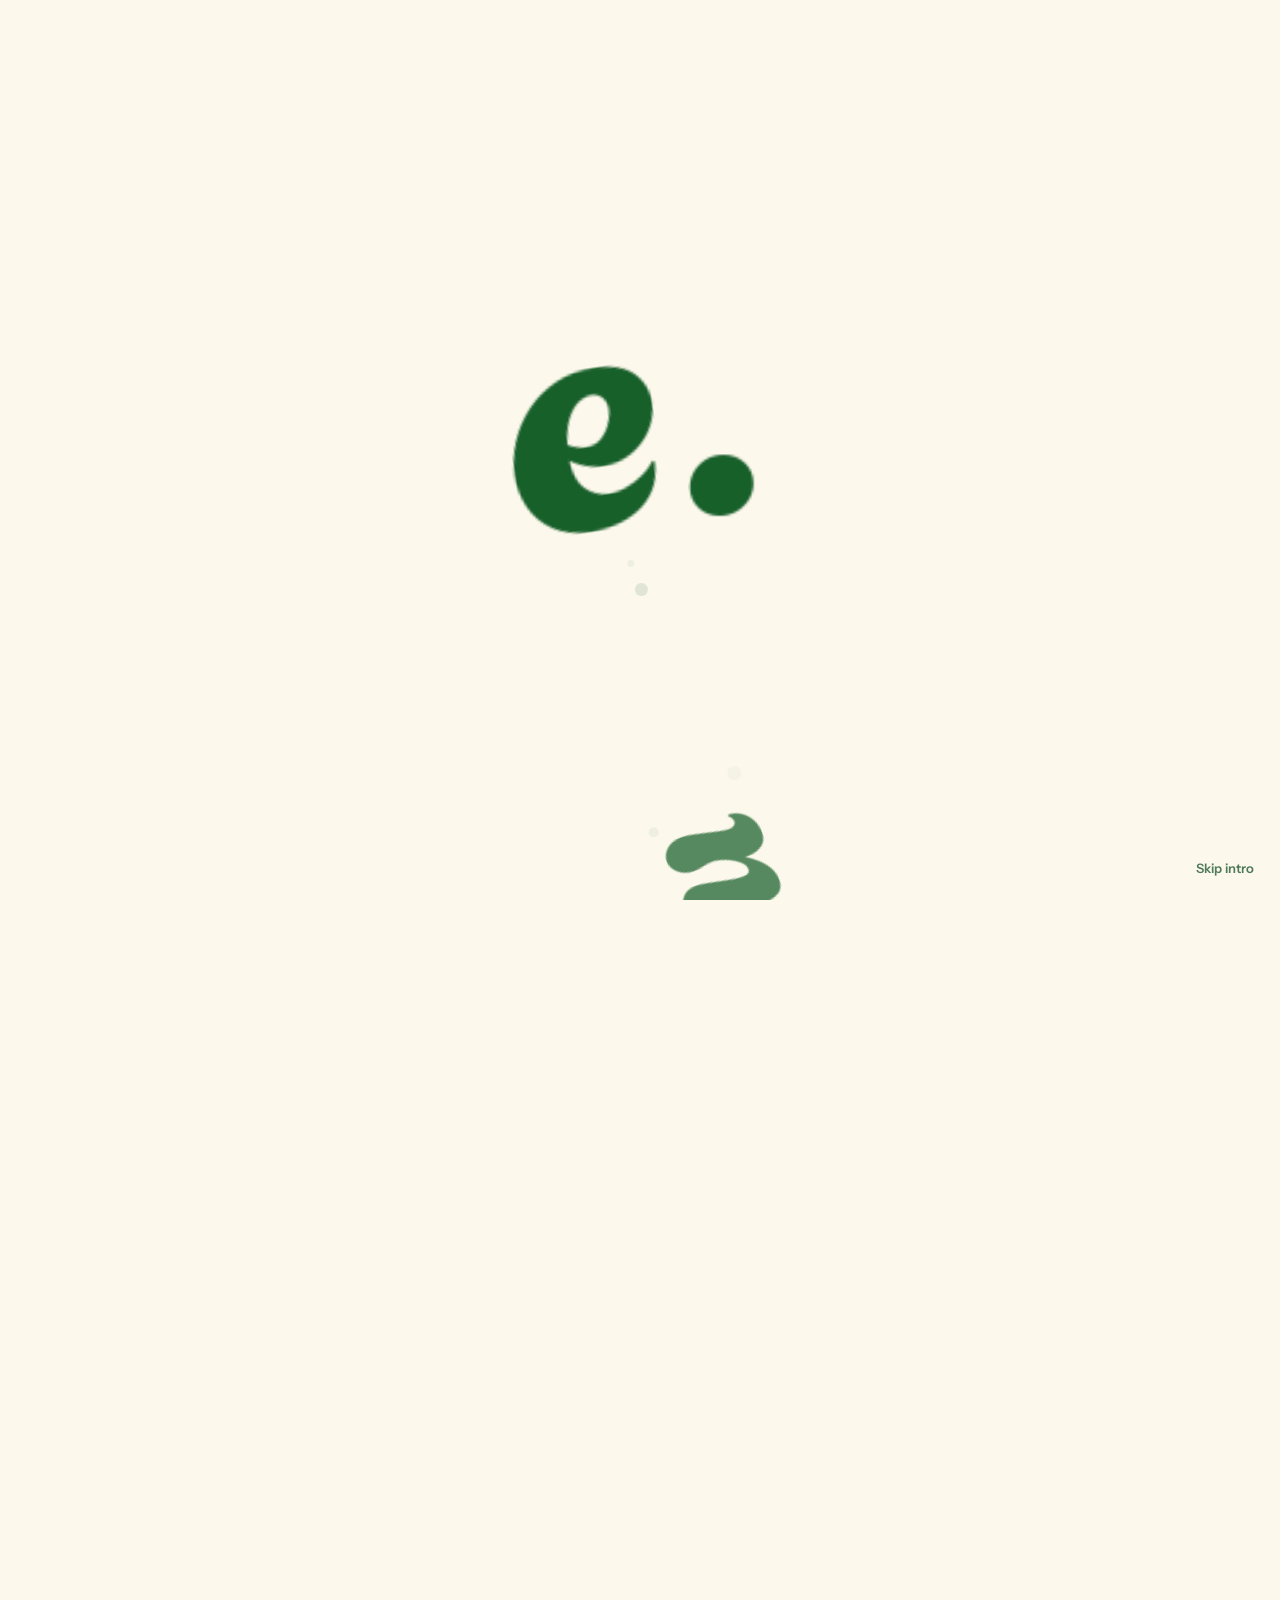
==== index.html @ 913045f3 "Portrait-first front page, guided portrait checkout, cart and checkout hardening, About text - Front" ====
<!doctype html>
<html lang="en">
<head>
  <meta charset="utf-8">
  <meta name="viewport" content="width=device-width, initial-scale=1, viewport-fit=cover">
  <title>ed.mcveigh shop</title>
  <meta name="description" content="Hand-drawn Philly stickers, original paintings and custom house portraits by ed.mcveigh.">
  <!-- Keeps search engines from listing the shop before launch. Delete this line when you go live. -->
  <meta name="robots" content="noindex, nofollow">
  <!-- Tab icon, home-screen icon, and the card shown when the shop link is shared -->
  <link rel="icon" href="/favicon.ico" sizes="any">
  <link rel="icon" href="/assets/brand/favicon-32.png" type="image/png" sizes="32x32">
  <link rel="apple-touch-icon" href="/assets/brand/apple-touch-icon.png">
  <link rel="manifest" href="/site.webmanifest">
  <meta name="theme-color" content="#18602a">
  <meta property="og:type" content="website">
  <meta property="og:site_name" content="ed.mcveigh">
  <meta property="og:title" content="ed.mcveigh shop">
  <meta property="og:description" content="Hand-drawn Philly stickers, original paintings and custom house portraits. Free US shipping.">
  <meta property="og:url" content="https://shop.edmcveigh.com/">
  <meta property="og:image" content="https://shop.edmcveigh.com/assets/brand/og-image.png">
  <meta property="og:image:width" content="1200">
  <meta property="og:image:height" content="630">
  <meta property="og:image:alt" content="ed.mcveigh shop: hand-drawn Philly stickers, original paintings and house portraits">
  <meta name="twitter:card" content="summary_large_image">
  <link rel="preconnect" href="https://fonts.googleapis.com">
  <link rel="preconnect" href="https://fonts.gstatic.com" crossorigin>
  <link rel="stylesheet" href="https://fonts.googleapis.com/css2?family=Agbalumo&family=Instrument+Sans:wght@400;500;600;700&display=swap">
  <script>
    // Runs before the page paints, so there's no flash of the wrong colors.
    (function () {
      var root = document.documentElement;
      // Always open at the top of the page, rather than wherever the browser last left off.
      if ("scrollRestoration" in history) history.scrollRestoration = "manual";
      // Light or dark: the visitor's saved choice, otherwise their device setting.
      var m = null;
      try { m = localStorage.getItem("edm-mode"); } catch (e) {}
      if (m !== "light" && m !== "dark") m = matchMedia("(prefers-color-scheme: dark)").matches ? "dark" : "light";
      root.dataset.mode = m;
      // The logo intro plays once per visit, only on the shop's front page, and never for reduced motion.
      var played = false;
      try { played = sessionStorage.getItem("edm-intro") === "1"; } catch (e) {}
      var page = location.hash.slice(1);
      var front = page === "" || page === "stickers" || page === "originals";
      if (!played && front && !matchMedia("(prefers-reduced-motion: reduce)").matches) root.classList.add("intro");
    })();
  </script>
  <link rel="stylesheet" href="assets/style.css">
</head>
<body>
  <div class="banner reveal" id="banner" style="--d:0">Free US shipping on everything</div>
  <header class="header">
    <div class="header-inner">
      <a class="logo-slot" id="logoSlot" href="#" aria-label="ed.mcveigh shop home">
        <span class="logo-static" id="logoStatic" aria-hidden="true"><span class="e">e</span><span class="d">.</span></span>
      </a>
      <nav class="nav reveal" id="nav" style="--d:1" aria-label="Shop sections"></nav>
      <div class="header-right reveal" style="--d:1">
        <button class="mode" id="modeToggle" type="button" aria-label="Switch to dark mode" title="Switch to dark mode">
          <svg class="moon" viewBox="0 0 24 24" aria-hidden="true"><path fill="currentColor" d="M20.5 14.6A8.5 8.5 0 0 1 9.4 3.5a8.5 8.5 0 1 0 11.1 11.1z"/></svg>
          <svg class="sun" viewBox="0 0 24 24" aria-hidden="true"><g fill="none" stroke="currentColor" stroke-width="2.2" stroke-linecap="round"><circle cx="12" cy="12" r="4.2" fill="currentColor" stroke="none"/><path d="M12 2.5v2.2M12 19.3v2.2M2.5 12h2.2M19.3 12h2.2M5.3 5.3l1.6 1.6M17.1 17.1l1.6 1.6M5.3 18.7l1.6-1.6M17.1 6.9l1.6-1.6"/></g></svg>
        </button>
        <button class="cart-btn" id="open-cart" type="button" aria-label="Open cart"><span class="cart-word">Cart</span> <span class="count" id="cart-count">0</span></button>
        <button class="menu-btn" id="menuBtn" type="button" aria-expanded="false" aria-controls="menuPanel" aria-label="Open menu" title="Menu">
          <svg viewBox="0 0 24 24" aria-hidden="true"><g fill="none" stroke="currentColor" stroke-width="2.4" stroke-linecap="round"><path class="l1" d="M4 7h16"/><path class="l2" d="M4 12h16"/><path class="l3" d="M4 17h16"/></g></svg>
        </button>
      </div>
    </div>
    <nav class="menu-panel" id="menuPanel" aria-label="Shop sections" hidden></nav>
  </header>

  <!-- Pages are drawn here by assets/shop.js. Products come from data/products.json. -->
  <main id="app" class="reveal" style="--d:2"></main>
  <footer class="footer reveal" id="footer" style="--d:3"></footer>
  <div id="drawer-root"></div>

  <script src="config.js"></script>
  <script src="assets/shop.js"></script>
  <script src="assets/intro.js"></script>
  <script src="assets/spin-logo.js"></script>
  <script>edmSpinLogo(document.getElementById("logoSlot"), document.getElementById("logoStatic"));</script>
</body>
</html>
---- assets/style.css ----
/* ed.mcveigh shop — same brand as the links page.
   Light: forest green on cream. Dark: sky blue on maroon. Square corners, 2px ink borders,
   buttons that lift and fill with ink on hover. */
:root {
  --cream: #fcf8ec;              /* page background */
  --ink: #18602a;                /* lettering, borders, buttons */
  --ink-soft: #4f7a58;           /* secondary text */
  --line: #d9e3d2;               /* hairlines */
  --tint: #f1f1e0;               /* photo mats, quiet surfaces */
  --shadow: rgba(24, 96, 42, .16);
  --shadow-lift: rgba(24, 96, 42, .32);
  --error: #a3361f;

  --display: "Agbalumo", "Cooper Black", Georgia, serif;
  --ui: "Instrument Sans", system-ui, -apple-system, "Segoe UI", sans-serif;

  --edge: clamp(16px, 4vw, 56px);
  --header-h: clamp(64px, 6vw, 76px);
  --btn-h: 42px;                              /* height of the cart, menu and mode buttons */
  --logo-f: calc(var(--btn-h) * 0.8 / 0.507); /* the e is 0.507em tall in Agbalumo, so this makes it 80% of the button height */
  --radius: 4px;
  color-scheme: light;
}
/* dark mode: maroon and sky blue */
:root[data-mode="dark"] {
  --cream: #2b0610;
  --ink: #86d8ef;
  --ink-soft: #79b3c7;
  --line: #4a2230;
  --tint: #3a0d19;
  --shadow: rgba(0, 0, 0, .35);
  --shadow-lift: rgba(0, 0, 0, .55);
  --error: #ffb4a3;
  color-scheme: dark;
}

* { box-sizing: border-box; }
html, body { margin: 0; }
body {
  background: var(--cream);
  color: var(--ink);
  font: 16px/1.55 var(--ui);
  -webkit-font-smoothing: antialiased;
  min-height: 100svh;
  transition: background .2s ease, color .2s ease;
}
::selection { background: var(--ink); color: var(--cream); }
.intro body { overflow: hidden; }
img { max-width: 100%; display: block; }
a { color: var(--ink); }
button { font: inherit; color: inherit; }
:focus-visible { outline: 2px solid var(--ink); outline-offset: 3px; border-radius: var(--radius); }
[hidden] { display: none !important; }

.wrap { max-width: 1120px; margin: 0 auto; padding-inline: var(--edge); }

/* ---------- Banner + header ---------- */
.banner {
  background: var(--ink); color: var(--cream);
  text-align: center; font-size: 13px; font-weight: 600; letter-spacing: .05em;
  padding: 7px 16px;
}
.header {
  position: sticky; top: env(safe-area-inset-top, 0px); z-index: 10;
  background: var(--cream);
  border-bottom: 2px solid var(--ink);
  transition: background .2s ease, border-color .2s ease;
}
.header-inner {
  max-width: 1120px; margin: 0 auto; padding-inline: var(--edge);
  height: var(--header-h);
  display: flex; align-items: center; gap: clamp(16px, 3vw, 36px);
}

/* The "e." logo fills most of the bar. Its letter is drawn at --logo-f, sized so the e itself
   is ~82% of the bar's height and centred on it (the same spot the intro animation lands). */
.logo-slot {
  position: relative; display: block; flex: none;
  height: var(--header-h); width: calc(var(--logo-f) * 0.95);
  text-decoration: none;
}
.logo-static {
  position: absolute; left: 50%; top: 50%;
  font-family: var(--display); font-size: var(--logo-f); line-height: 1; color: var(--ink);
  white-space: nowrap;
  /* the middle of the e's ink sits 0.708em below the top of its text box (measured from Agbalumo);
     pull that point onto the bar's centre */
  transform: translate(-50%, -0.708em);
}
.logo-static .e { display: inline-block; transform: rotate(-9deg); transform-origin: 10% 85%; }
.logo-static .d { display: inline-block; transform: translateY(-0.12em); }
.intro .logo-static { visibility: hidden; }
.logo-slot:focus-visible { outline-offset: 0; }

.nav { display: flex; align-items: center; gap: clamp(16px, 2.4vw, 28px); }
.nav a { color: var(--ink); text-decoration: none; font-weight: 600; font-size: 16px; padding-block: 4px; border-bottom: 2px solid transparent; white-space: nowrap; }
.nav a:hover, .nav a[aria-current="page"] { border-bottom-color: var(--ink); }
.header-right { display: flex; align-items: center; gap: 10px; margin-left: auto; }

/* Lifting buttons keep a strip under them that still counts as hovering, so a pointer
   resting on the bottom edge doesn't make them bounce up and down. */
.mode, .cart-btn, .menu-btn, .btn, .jump a { position: relative; }
.mode::after, .cart-btn::after, .menu-btn::after, .btn::after, .jump a::after { content: ""; position: absolute; left: -2px; right: -2px; top: 100%; height: 6px; }
.mode, .cart-btn, .menu-btn {
  display: inline-flex; align-items: center; justify-content: center; gap: 8px;
  height: var(--btn-h); border: 2px solid var(--ink); border-radius: var(--radius);
  background: transparent; color: var(--ink); cursor: pointer; font-weight: 600;
  transition: transform .2s cubic-bezier(.2,.7,.2,1), background .2s, color .2s;
}
.mode, .menu-btn { width: var(--btn-h); padding: 0; }
.cart-btn { padding: 0 14px; }
.mode:hover, .mode:focus-visible, .cart-btn:hover, .cart-btn:focus-visible,
.menu-btn:hover, .menu-btn:focus-visible, .menu-btn[aria-expanded="true"] {
  transform: translateY(-2px); background: var(--ink); color: var(--cream); outline: none;
}
.mode svg, .menu-btn svg { width: 20px; height: 20px; }
.menu-btn path { transition: transform .25s cubic-bezier(.2,.7,.2,1), opacity .2s; transform-origin: 12px 12px; }
.menu-btn[aria-expanded="true"] .l1 { transform: translateY(5px) rotate(45deg); }
.menu-btn[aria-expanded="true"] .l2 { opacity: 0; }
.menu-btn[aria-expanded="true"] .l3 { transform: translateY(-5px) rotate(-45deg); }
.mode .sun { display: none; }
:root[data-mode="dark"] .mode .moon { display: none; }
:root[data-mode="dark"] .mode .sun { display: block; }
.cart-btn .count {
  min-width: 22px; height: 22px; padding: 0 6px; border-radius: 2px;
  background: var(--ink); color: var(--cream);
  display: inline-grid; place-items: center; font-size: 13px; font-variant-numeric: tabular-nums;
}
.cart-btn:hover .count, .cart-btn:focus-visible .count { background: var(--cream); color: var(--ink); }

/* Menu panel: drops down under the header on smaller screens */
.menu-panel {
  position: absolute; left: 0; right: 0; top: 100%;
  background: var(--cream); border-bottom: 2px solid var(--ink);
  box-shadow: 0 14px 24px -12px var(--shadow-lift);
  padding: 12px var(--edge) 20px;
  display: grid; gap: 10px;
}
.menu-panel a {
  display: grid; grid-template-columns: 1fr auto; align-items: center; gap: 2px 16px;
  padding: 14px 18px; border: 2px solid var(--ink); border-radius: var(--radius);
  color: var(--ink); text-decoration: none; background: var(--cream);
  box-shadow: 0 2px 4px var(--shadow);
  transition: background .18s, color .18s, transform .22s cubic-bezier(.2,.7,.2,1);
}
.menu-panel a:hover, .menu-panel a:focus-visible, .menu-panel a[aria-current="page"] { background: var(--ink); color: var(--cream); outline: none; }
.menu-panel .label { font-family: var(--display); font-size: 24px; line-height: 1.15; }
.menu-panel .sub { grid-column: 1; font-size: 14px; opacity: .8; }
.menu-panel .arrow { grid-row: 1 / span 2; grid-column: 2; font-size: 22px; }

/* Wide screens: links sit in the bar and the menu button goes away.
   Smaller screens: links move into the menu panel. */
@media (min-width: 821px) {
  .menu-btn, .menu-panel { display: none !important; }
}
@media (max-width: 820px) {
  .nav { display: none; }
}
@media (max-width: 340px) {
  .cart-btn { padding: 0 10px; }
  .cart-btn .cart-word { display: none; }
}

/* ---------- Intro on the front page ---------- */
.hello { padding-block: 44px 4px; }
.hello h1 { font-family: var(--display); font-weight: 400; font-size: clamp(46px, 8.8vw, 76px); line-height: 1.05; margin: 0 0 18px; text-wrap: balance; }
.hello p { color: var(--ink-soft); max-width: 58ch; margin: 0; font-size: 17px; }

/* Section chips under the intro: jump down the front page */
.jump { display: flex; flex-wrap: wrap; gap: 8px; margin-top: 22px; }
.jump a {
  display: inline-flex; align-items: center; gap: 8px; min-height: 44px; padding: 0 14px;
  border: 2px solid var(--ink); border-radius: var(--radius); color: var(--ink); text-decoration: none;
  font-weight: 600; font-size: 15px; white-space: nowrap;
  transition: transform .2s cubic-bezier(.2,.7,.2,1), background .2s, color .2s;
}
.jump a:hover, .jump a:focus-visible { transform: translateY(-2px); background: var(--ink); color: var(--cream); outline: none; }

/* The feature: house portraits near the top of the front page. A real drawing laid on the mat
   like a print; it straightens when you point at it. */
.feature-sec { padding-block: 24px 0; }
.section, .feature-sec { scroll-margin-top: calc(var(--header-h) + 12px); }
.feature {
  display: grid; grid-template-columns: minmax(0, 1.15fr) minmax(0, 1fr); align-items: center;
  border: 2px solid var(--ink); border-radius: var(--radius); overflow: hidden;
  background: var(--cream); color: var(--ink); text-decoration: none;
  box-shadow: 0 2px 4px var(--shadow);
  transition: transform .22s cubic-bezier(.2,.7,.2,1), box-shadow .22s cubic-bezier(.2,.7,.2,1);
}
.feature:hover, .feature:focus-visible { transform: translateY(-4px); box-shadow: 0 10px 18px -6px var(--shadow-lift); outline: none; }
.feature-mat {
  align-self: stretch; display: grid; place-items: center;
  background: var(--tint); border-right: 2px solid var(--ink);
  padding: clamp(20px, 3vw, 36px);
}
.feature-print {
  width: 100%; max-width: 380px; background: #fff; padding: 3.5%;
  transform: rotate(-2deg);
  box-shadow: 0 2px 4px rgb(0 0 0 / .16), 0 12px 28px rgb(0 0 0 / .14);
  transition: transform .45s cubic-bezier(.2,.7,.2,1);
}
.feature .portrait-ph { transform: rotate(-2deg); }
.feature:hover .feature-print, .feature:focus-visible .feature-print { transform: rotate(0deg) scale(1.015); }
.feature-body { display: grid; gap: 12px; justify-items: start; padding: clamp(22px, 4vw, 48px); }
.feature-body h2 { margin: 0; font-family: var(--display); font-weight: 400; font-size: clamp(32px, 4.4vw, 46px); line-height: 1.05; }
.feature-body p { margin: 0; max-width: 34ch; font-size: 17px; }
.feature-body .feature-price { font-weight: 700; font-variant-numeric: tabular-nums; }
/* the card lifts as a whole, so its button doesn't lift again on its own */
.feature-cta, .feature:hover .feature-cta, .feature:focus-visible .feature-cta { flex: none; min-width: 0; margin-top: 6px; transform: none; box-shadow: none; }
.feature-cta::after { content: none; }
/* Below tablet width the drawing sits on top, large, with the words under it */
@media (max-width: 767px) {
  .feature { grid-template-columns: minmax(0, 1fr); }
  .feature-mat { border-right: 0; border-bottom: 2px solid var(--ink); padding: 28px 24px 30px; }
  .feature-print { max-width: 420px; padding: 3%; }
  .feature-body { gap: 10px; padding: 18px 18px 20px; }
  .feature-body p { max-width: 46ch; }
  .feature-cta { width: 100%; text-align: center; }
}
@media (max-width: 600px) {
  .hello { padding-top: 30px; }
  .jump { margin-top: 18px; }
  .feature-sec { padding-top: 20px; }
  .feature-body h2 { font-size: 30px; }
  .feature-body p { font-size: 16px; line-height: 1.5; }
}

.section { padding-block: 32px; }
.section-head { display: flex; align-items: baseline; justify-content: space-between; gap: 6px 16px; margin-bottom: 20px; flex-wrap: wrap; border-bottom: 2px solid var(--ink); padding-bottom: 10px; }
.section-head h2 { margin: 0; font-family: var(--display); font-weight: 400; font-size: clamp(26px, 4vw, 34px); line-height: 1.1; }
.section-head p { margin: 0; color: var(--ink-soft); font-size: 14px; }
/* groups inside a section (stickers: Philly, then Cats), with chips to jump between them */
.jump-groups { margin: -4px 0 22px; }
.group { scroll-margin-top: calc(var(--header-h) + 12px); }
.group + .group { margin-top: 34px; }
.group-head {
  display: flex; align-items: center; gap: 8px; margin: 0 0 14px;
  font-size: 13px; font-weight: 700; letter-spacing: .08em; text-transform: uppercase;
}

/* ---------- Product grid ---------- */
.grid { display: grid; gap: 26px 22px; grid-template-columns: repeat(auto-fill, minmax(210px, 1fr)); }
@media (max-width: 480px) { .grid { grid-template-columns: repeat(2, minmax(0, 1fr)); gap: 20px 12px; } }
.card { display: flex; flex-direction: column; gap: 10px; text-decoration: none; color: inherit; min-width: 0; }
.card .frame {
  position: relative; border: 2px solid var(--ink); border-radius: var(--radius); overflow: hidden;
  box-shadow: 0 2px 4px var(--shadow);
  transition: transform .22s cubic-bezier(.2,.7,.2,1), box-shadow .22s cubic-bezier(.2,.7,.2,1);
}
.card:hover .frame, .card:focus-visible .frame { transform: translateY(-4px); box-shadow: 0 10px 18px -6px var(--shadow-lift); }
.card:focus-visible { outline: none; }
.card-body { display: grid; gap: 1px; }
.card-title { font-weight: 600; font-size: 16px; line-height: 1.3; }
.card-meta { color: var(--ink-soft); font-size: 13px; font-variant-numeric: tabular-nums; }
.card-price { font-weight: 700; font-variant-numeric: tabular-nums; }
.badge {
  position: absolute; top: 10px; left: 10px; z-index: 1;
  background: var(--ink); color: var(--cream);
  font-size: 11px; font-weight: 700; letter-spacing: .06em; text-transform: uppercase;
  padding: 4px 8px; border-radius: 2px;
}

/* The mat: a product photo, or a drawn placeholder until a photo exists */
.mat {
  position: relative; aspect-ratio: 1 / 1; max-width: 100%;
  background: var(--tint);
  display: grid; place-items: center;
}
/* the photo is laid over the square so a tall or wide photo can never stretch it */
.mat { overflow: hidden; }
.mat img { position: absolute; inset: 0; width: 100%; height: 100%; object-fit: cover; }
/* Product pages show paintings whole; every grid and cart thumbnail is a square, filled and centred. */
.gallery .mat.natural { aspect-ratio: auto; display: block; background: none; }
.gallery .mat.natural img { position: static; width: 100%; height: auto; }
.mat img { object-position: 50% 50%; }
.sticker {
  width: 66%; aspect-ratio: var(--ratio, 1); max-height: 72%;
  background: var(--swatch, #18602a); color: #fffaf0;
  border: 6px solid #fff; border-radius: 22% / 28%;
  box-shadow: 0 2px 4px rgb(0 0 0 / .18), 0 10px 24px rgb(0 0 0 / .14);
  display: grid; place-items: center; text-align: center; padding: 8px;
  font-family: var(--display); font-size: clamp(15px, 2vw, 21px); line-height: 1.1;
  transform: rotate(-4deg);
}
.portrait-ph { width: 62%; aspect-ratio: 4 / 5; background: #fff; padding: 9%; box-shadow: 0 2px 4px rgb(0 0 0 / .16), 0 12px 28px rgb(0 0 0 / .14); display: grid; }
.portrait-ph span { border: 2px solid var(--swatch, #18602a); display: grid; place-items: center; text-align: center; font-family: var(--display); color: var(--swatch, #18602a); font-size: clamp(14px, 2vw, 19px); padding: 6px; }
.ph-note { position: absolute; bottom: 8px; right: 10px; font-size: 11px; color: var(--ink); letter-spacing: .05em; text-transform: uppercase; }
.sold-out .mat { filter: grayscale(.85); opacity: .6; }

/* ---------- Product page ---------- */
.back { display: inline-block; margin-top: 26px; color: var(--ink-soft); text-decoration: none; font-size: 14px; font-weight: 600; }
.back.back-all { margin: 0 0 6px; }
.back:hover { color: var(--ink); }
.product { display: grid; gap: clamp(24px, 5vw, 56px); grid-template-columns: minmax(0, 1.1fr) minmax(0, 1fr); padding-block: 18px 56px; align-items: start; }
@media (max-width: 760px) { .product { grid-template-columns: 1fr; } }
.gallery { display: grid; gap: 10px; min-width: 0; }
/* Stacked layout: the option questions and buy button sit a little in from the page edges */
@media (max-width: 760px) { .buy { padding-inline: clamp(0px, 5vw - 12px, 36px); } }
/* Computers: the photos stay in view while you read, when they fit on the screen (set by shop.js) */
@media (min-width: 761px) { .gallery.pinned { position: sticky; top: calc(var(--header-h) + 20px); } }
.gallery .frame { border: 2px solid var(--ink); border-radius: var(--radius); overflow: hidden; }
/* Photo stage: swipe on phones, left/right keys. Arrows sit at the ends of the thumbnail row
   (computers only), so nothing covers the photo itself. */
.stage { position: relative; touch-action: pan-y; }
.stage:focus-visible { outline-offset: 4px; }
.thumb-row { display: flex; align-items: center; gap: 8px; min-width: 0; }
.thumb-row .thumbs { flex: 1; min-width: 0; }
.pic-arrow {
  flex: none; width: 30px; height: 64px; display: grid; place-items: center; padding: 0; cursor: pointer;
  border: 0; border-radius: var(--radius); background: none; color: var(--ink-soft); transition: color .15s, background .15s;
}
.pic-arrow svg { width: 18px; height: 18px; }
.pic-arrow:hover, .pic-arrow:focus-visible { color: var(--ink); background: var(--tint); outline: none; }
@media (hover: none) { .pic-arrow { display: none; } }
/* one row of thumbnails that scrolls sideways, so a long photo set never pushes the price down */
.thumbs { display: flex; gap: 8px; overflow-x: auto; scroll-snap-type: x proximity; padding-bottom: 4px; scrollbar-width: thin; }
.thumbs button { flex: none; scroll-snap-align: start; width: 64px; height: 64px; padding: 0; border: 2px solid var(--line); border-radius: var(--radius); overflow: hidden; cursor: pointer; background: var(--tint); }
.thumbs button[aria-pressed="true"] { border-color: var(--ink); }
.thumbs img { width: 100%; height: 100%; object-fit: cover; }
.info { display: grid; gap: 16px; min-width: 0; }
.info h1 { margin: 0; font-family: var(--display); font-weight: 400; font-size: clamp(30px, 4.4vw, 44px); line-height: 1.08; text-wrap: balance; }
.price-line { display: flex; align-items: baseline; gap: 12px; flex-wrap: wrap; }
.price { font-size: 24px; font-weight: 700; font-variant-numeric: tabular-nums; }
.deposit-note { color: var(--ink-soft); font-size: 14px; }
.size { font-size: 14px; color: var(--ink-soft); }
.size b { color: var(--ink); font-weight: 600; }
.field { display: grid; gap: 6px; }
.field label { font-size: 12px; font-weight: 700; letter-spacing: .07em; text-transform: uppercase; color: var(--ink-soft); }
.select { position: relative; display: block; max-width: 100%; }
.field select {
  font: inherit; font-weight: 500; padding: 11px 44px 11px 14px; border-radius: var(--radius); border: 2px solid var(--ink);
  background: var(--cream); color: var(--ink); width: 100%; max-width: 100%;
  appearance: none; -webkit-appearance: none; cursor: pointer;
}
/* the arrow sits as far in from the right edge as the text does from the left */
.select::after {
  content: ""; position: absolute; right: 16px; top: 50%; width: 8px; height: 8px; pointer-events: none;
  border-right: 2px solid var(--ink); border-bottom: 2px solid var(--ink); transform: translateY(-70%) rotate(45deg);
}
/* focus: the border thickens instead of a second ring around it */
.field select:focus { outline: none; }
.field select:focus-visible { box-shadow: inset 0 0 0 1px var(--ink); }
.buy { display: grid; gap: 16px; }
.buy-row { display: flex; gap: 10px; flex-wrap: wrap; }

/* Option questions as buttons (house portrait: style, then finish). The chosen one fills with ink. */
.choice { border: 0; margin: 0; padding: 0; min-width: 0; }
.choice legend { padding: 0; margin-bottom: 8px; font-size: 12px; font-weight: 700; letter-spacing: .07em; text-transform: uppercase; color: var(--ink-soft); }
.choice-need { display: none; color: var(--error); }
.choice.needs .choice-need { display: inline; }
/* Every option button is the same size, in as many equal columns as the longest question has
   options (--cols, set by shop.js). A label never wraps: when any button is too narrow for its
   label, shop.js adds .stacked and they all go one per row. All start as outlines. */
.choices { display: grid; grid-template-columns: repeat(var(--cols, 2), minmax(0, 1fr)); gap: 8px; }
.buy.stacked .choices { grid-template-columns: minmax(0, 1fr); }
.choices label { position: relative; display: flex; cursor: pointer; }
.choices input { position: absolute; inset: 0; margin: 0; opacity: 0; cursor: pointer; }
.choices .opt {
  position: relative; display: inline-flex; align-items: center; justify-content: center; width: 100%; min-height: 48px; padding: 6px 34px; white-space: nowrap;
  border: 2px solid var(--ink); border-radius: var(--radius); background: var(--cream); text-align: center;
  font-weight: 600; transition: background .15s, color .15s;
}
.choices label:hover .opt { background: var(--tint); }
/* Picked: a light ink wash (so it never competes with the solid buy button) and a check
   that draws itself in */
.choices input:checked + span { background: color-mix(in srgb, var(--ink) 16%, var(--cream)); }
.tick {
  position: absolute; left: 11px; top: 50%; width: 18px; height: 18px; margin-top: -9px;
  fill: none; stroke: currentColor; stroke-width: 2.6; stroke-linecap: round; stroke-linejoin: round;
  stroke-dasharray: 20; stroke-dashoffset: 20; opacity: 0;
  transition: stroke-dashoffset .32s cubic-bezier(.2,.7,.2,1) .04s, opacity .12s;
}
.choices input:checked + span .tick { stroke-dashoffset: 0; opacity: 1; }
.choices input:focus-visible + span { outline: 2px solid var(--ink); outline-offset: 3px; }

/* The commission's steps, right under the button: numbered ink tiles on the mat */
.steps { margin-top: 12px; display: grid; gap: 12px; padding: 16px 18px 18px; border: 2px solid var(--ink); border-radius: var(--radius); background: var(--tint); }
.steps h2 { margin: 0; font-size: 12px; font-weight: 700; letter-spacing: .07em; text-transform: uppercase; }
.steps-list { list-style: none; margin: 0; padding: 0; display: grid; gap: 10px; counter-reset: step; }
.steps-list li { counter-increment: step; display: grid; grid-template-columns: 26px minmax(0, 1fr); gap: 12px; align-items: start; font-size: 15px; line-height: 1.45; }
.steps-list li::before {
  content: counter(step); width: 26px; height: 26px; margin-top: -1px; border-radius: 2px;
  display: grid; place-items: center; background: var(--ink); color: var(--cream);
  font-size: 14px; font-weight: 700; font-variant-numeric: tabular-nums;
}
.steps-note { margin: 0; padding-top: 10px; border-top: 1px solid color-mix(in srgb, var(--ink) 25%, transparent); font-size: 14px; }
.steps .policy-link { white-space: nowrap; }

/* Why it's safe to buy here, under the buy button */
/* sits close under the box above it, with room before the description */
.trust { margin: -6px 0 14px; display: flex; flex-wrap: wrap; row-gap: 4px; font-size: 13px; color: var(--ink-soft); }
.trust span:not(:last-child)::after { content: "·"; margin-inline: 8px; }
.trust a { color: var(--ink); font-weight: 600; text-underline-offset: 3px; }

/* Phones: a buy bar at the bottom while the real button is off screen */
.buybar { display: none; }
@media (max-width: 760px) {
  .buybar {
    position: fixed; left: 0; right: 0; bottom: 0; z-index: 20;
    display: flex; align-items: center; gap: 12px;
    padding: 10px var(--edge) calc(10px + env(safe-area-inset-bottom, 0px));
    background: var(--cream); border-top: 2px solid var(--ink);
    box-shadow: 0 -10px 18px -12px var(--shadow-lift);
  }
  .buybar-text { flex: 1; min-width: 0; display: grid; }
  /* the name wraps to a second line rather than being cut off (very long names stop at two) */
  .buybar-name { font-size: 14px; font-weight: 600; line-height: 1.25; display: -webkit-box; -webkit-box-orient: vertical; -webkit-line-clamp: 2; line-clamp: 2; overflow: hidden; }
  .buybar-price { font-weight: 700; font-variant-numeric: tabular-nums; }
  .buybar .btn { flex: none; min-width: 0; max-width: 55%; padding: 10px 16px; font-size: 15px; line-height: 1.25; }  /* may wrap to two lines on narrow phones */
  .product { padding-bottom: 88px; }
}
.qty { display: inline-flex; align-items: center; border: 2px solid var(--ink); border-radius: var(--radius); }
.qty button { width: 38px; height: 44px; border: 0; background: none; cursor: pointer; font-size: 18px; color: var(--ink); }
.qty button:hover { background: var(--tint); }
.qty output { min-width: 26px; text-align: center; font-variant-numeric: tabular-nums; font-weight: 700; }
.btn {
  flex: 1; min-width: 180px; border: 2px solid var(--ink); border-radius: var(--radius); padding: 12px 22px;
  background: var(--ink); color: var(--cream); font-weight: 700; cursor: pointer; font-size: 16px;
  box-shadow: 0 2px 4px var(--shadow);
  transition: transform .22s cubic-bezier(.2,.7,.2,1), box-shadow .22s cubic-bezier(.2,.7,.2,1);
}
.btn:hover, .btn:focus-visible { transform: translateY(-3px); box-shadow: 0 10px 18px -6px var(--shadow-lift); outline: none; }
.btn:active { transform: translateY(-1px); }
.btn:disabled { opacity: .45; cursor: not-allowed; transform: none; box-shadow: none; }
/* the quieter second button (e.g. "Add to cart" under a portrait's "Pay 50% deposit") */
.btn-secondary { background: var(--cream); color: var(--ink); box-shadow: none; font-weight: 600; }
.btn-secondary:hover, .btn-secondary:focus-visible { background: var(--tint); }
.buy-row #add { font-size: 17px; }
.jump-target { scroll-margin-top: calc(var(--header-h) + 24px); }
.prose { display: grid; gap: 12px; max-width: 62ch; }
.prose p { margin: 0; white-space: pre-line; }   /* keeps the line breaks in Etsy descriptions */
.prose h2, .prose h3 { margin: 8px 0 0; font-size: 12px; font-weight: 700; letter-spacing: .07em; text-transform: uppercase; color: var(--ink-soft); }
.prose ul, .prose ol { margin: 0; padding-left: 1.2em; display: grid; gap: 6px; }
.fineprint { font-size: 13px; color: var(--ink-soft); max-width: 72ch; }
.prose .fineprint { max-width: none; font-size: 14px; }

/* ---------- Cart drawer ---------- */
.scrim { position: fixed; inset: 0; background: rgb(10 12 10 / .45); z-index: 40; }
.drawer {
  position: fixed; top: 0; right: 0; bottom: 0; z-index: 50;
  width: min(420px, 100%); background: var(--cream); color: var(--ink);
  border-left: 2px solid var(--ink); box-shadow: -10px 0 30px var(--shadow);
  display: flex; flex-direction: column;
  padding-top: env(safe-area-inset-top, 0px); padding-bottom: env(safe-area-inset-bottom, 0px);
}
.drawer-head { display: flex; align-items: center; justify-content: space-between; padding: 16px 20px; border-bottom: 1.5px solid color-mix(in srgb, var(--ink) 60%, transparent); }
.drawer-head h2 { margin: 0; font-family: var(--display); font-weight: 400; font-size: 26px; }
.icon-btn { border: 0; background: none; font-size: 26px; line-height: 1; cursor: pointer; padding: 4px 8px; color: var(--ink); }
.lines { flex: 1; overflow-y: auto; padding: 4px 20px; display: grid; align-content: start; }
.line { display: grid; grid-template-columns: 64px minmax(0, 1fr) auto; gap: 12px; padding-block: 14px; border-bottom: 1px solid color-mix(in srgb, var(--ink) 10%, transparent); align-items: center; }
.line .mat { border: 2px solid var(--ink); border-radius: var(--radius); overflow: hidden; }
.line .sticker { border-width: 3px; font-size: 9px; padding: 2px; }
.line .portrait-ph span { font-size: 8px; border-width: 1px; }
.line .ph-note { display: none; }
.line-name { display: block; font-weight: 600; font-size: 15px; line-height: 1.3; color: var(--ink); text-decoration: none; }
.line-name:hover { text-decoration: underline; text-underline-offset: 3px; }
.line-variant { font-size: 13px; color: var(--ink-soft); }
.line-actions { display: flex; align-items: center; gap: 12px; margin-top: 6px; }
.line-actions:empty { display: none; }
.line .qty button { width: 30px; height: 30px; font-size: 16px; }
.link-btn { border: 0; background: none; padding: 0; color: var(--ink-soft); font-size: 13px; text-decoration: underline; cursor: pointer; }
.msg.undo { display: flex; align-items: center; justify-content: space-between; gap: 12px; margin-top: 14px; }
.msg.undo .link-btn { color: var(--ink); font-size: 14px; font-weight: 700; text-underline-offset: 3px; padding: 4px 2px; }
.drawer-foot .fineprint a { color: var(--ink); font-weight: 600; text-underline-offset: 3px; }
.line-end { align-self: stretch; display: flex; flex-direction: column; justify-content: space-between; align-items: flex-end; gap: 8px; }
.line-price { font-weight: 700; font-variant-numeric: tabular-nums; text-align: right; }
.trash { border: 0; background: none; padding: 4px; margin: -4px; color: var(--ink-soft); cursor: pointer; border-radius: var(--radius); display: grid; }
.trash svg { width: 18px; height: 18px; }
.trash:hover, .trash:focus-visible { color: var(--ink); }
.empty { padding: 40px 0; display: grid; justify-items: center; gap: 16px; color: var(--ink-soft); }
.empty p { margin: 0; }
.drawer-foot { border-top: 1.5px solid color-mix(in srgb, var(--ink) 60%, transparent); padding: 16px 20px; display: grid; gap: 10px; }
.sum-row { display: flex; justify-content: space-between; font-variant-numeric: tabular-nums; }
.sum-row.total { font-weight: 700; font-size: 18px; }
.sum-row .free { font-weight: 700; }
.msg { font-size: 14px; padding: 10px 12px; border-radius: var(--radius); border: 2px solid var(--ink); background: var(--tint); }
.msg.error { border-color: var(--error); color: var(--error); }

.toast {
  position: fixed; left: 50%; bottom: calc(20px + env(safe-area-inset-bottom, 0px)); transform: translateX(-50%);
  background: var(--ink); color: var(--cream); padding: 10px 18px; border-radius: var(--radius); font-weight: 700; z-index: 60;
  box-shadow: 0 10px 18px -6px var(--shadow-lift);
}

/* Email address: a mail link */
.email-link { font-weight: 700; color: var(--ink); text-decoration: underline; text-decoration-thickness: 1px; text-underline-offset: 3px; }
.email-link:hover { text-decoration-thickness: 2px; }

/* ---------- Shop policies ---------- */
.policies { max-width: 68ch; padding-block: 40px 64px; display: grid; gap: 14px; }
.policies h1 { font-family: var(--display); font-weight: 400; font-size: clamp(36px, 6vw, 52px); line-height: 1.05; margin: 0 0 4px; }
.policies section { display: grid; gap: 12px; margin-top: 18px; scroll-margin-top: calc(var(--header-h) + 24px); }
.policies h2 {
  margin: 0; padding-bottom: 8px; border-bottom: 2px solid var(--ink);
  font-size: 13px; font-weight: 700; letter-spacing: .08em; text-transform: uppercase;
}
.policies p { margin: 0; }
.policies ol { margin: 0; padding-left: 1.3em; display: grid; gap: 10px; }
.policies ol li::marker { font-weight: 700; }
.policy-link { font-size: 14px; font-weight: 600; color: var(--ink); text-underline-offset: 3px; }

/* ---------- Thanks + footer ---------- */
.thanks { padding-block: 64px; display: grid; gap: 20px; max-width: 60ch; justify-items: start; }
.thanks h1 { font-family: var(--display); font-weight: 400; font-size: clamp(38px, 6vw, 58px); margin: 0; line-height: 1.05; }
.thanks p { margin: 0; }
.thanks .lead { font-size: 18px; }
.thanks .note { border: 2px solid var(--ink); border-radius: var(--radius); background: var(--tint); padding: 16px 18px; display: grid; gap: 6px; margin-bottom: 10px; } /* matches the visual gap above it (the lead line's spacing adds ~10px there) */
.thanks .note h2 { margin: 0; font-size: 13px; font-weight: 700; letter-spacing: .07em; text-transform: uppercase; color: var(--ink); }
/* a link that looks like the main button (thank-you page, empty cart) */
.btn-link { flex: none; display: inline-block; text-align: center; text-decoration: none; min-width: 0; }
.footer { border-top: 2px solid var(--ink); margin-top: 24px; }
.footer .wrap { display: flex; flex-wrap: wrap; gap: 14px 24px; justify-content: space-between; align-items: center; padding-block: 24px 32px; color: var(--ink-soft); font-size: 14px; }
.footer nav { display: flex; gap: 18px; flex-wrap: wrap; align-items: center; }
.footer a { color: var(--ink); font-weight: 600; }

/* ---------- Content reveal after the logo intro ---------- */
.intro .reveal { opacity: 0; transform: translateY(16px); }
.reveal { transition: opacity .6s cubic-bezier(.2,.7,.2,1), transform .6s cubic-bezier(.2,.7,.2,1); transition-delay: calc(var(--d, 0) * 90ms); }
.intro.show .reveal { opacity: 1; transform: none; }

/* intro layers */
.overlay { position: fixed; inset: 0; z-index: 70; background: var(--cream); overflow: hidden; transition: opacity .5s ease; }
.overlay.gone { opacity: 0; pointer-events: none; }
.word { position: absolute; left: 0; top: 0; font-family: var(--display); line-height: 1; letter-spacing: -0.01em; white-space: nowrap; color: var(--ink); }
.ch { display: inline-block; transform-origin: 50% 60%; will-change: transform, opacity; }
.spark { position: absolute; left: 0; top: 0; border-radius: 50%; background: var(--ink); pointer-events: none; }
.hero { position: fixed; left: 0; top: 0; z-index: 80; font-family: var(--display); line-height: 1; color: var(--ink); pointer-events: none; will-change: transform; }
.skip {
  position: fixed; right: 16px; bottom: calc(16px + env(safe-area-inset-bottom, 0px)); z-index: 90;
  font: 600 13px var(--ui); color: var(--ink-soft); background: transparent; border: 0; padding: 8px 10px; cursor: pointer;
}

@media (prefers-reduced-motion: reduce) { *, *::before, *::after { transition: none !important; } }
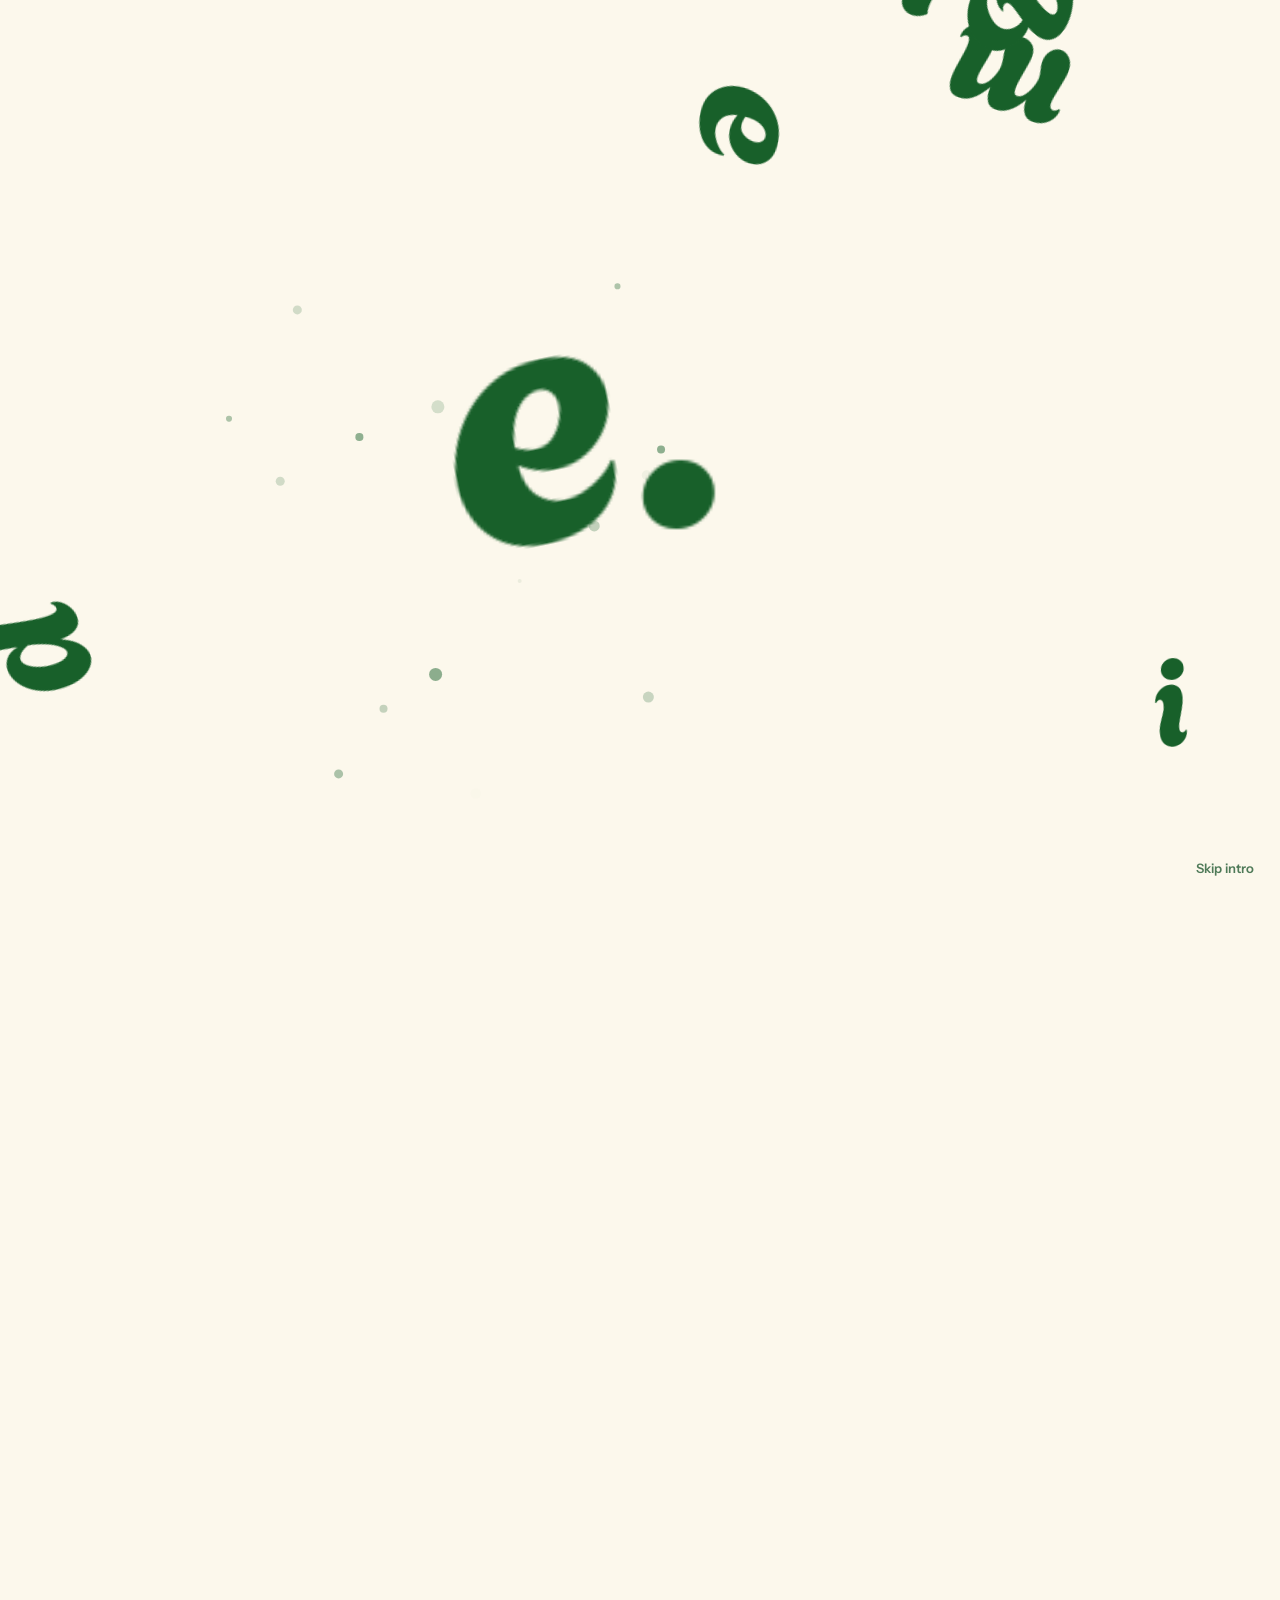
==== commit 0a0ddefd: "Delight touches; restore Choose finish on the sticker buy bar - Logo spins once on the thank-you pag" ====
--- a/index.html
+++ b/index.html
@@ -78,6 +78,6 @@
   <script src="assets/shop.js"></script>
   <script src="assets/intro.js"></script>
   <script src="assets/spin-logo.js"></script>
-  <script>edmSpinLogo(document.getElementById("logoSlot"), document.getElementById("logoStatic"));</script>
+  <script>window.edmLogoSpin = edmSpinLogo(document.getElementById("logoSlot"), document.getElementById("logoStatic"));</script>
 </body>
 </html>
--- a/assets/style.css
+++ b/assets/style.css
@@ -16,7 +16,7 @@
 
   --edge: clamp(16px, 4vw, 56px);
   --header-h: clamp(64px, 6vw, 76px);
-  --btn-h: 42px;                              /* height of the cart, menu and mode buttons */
+  --btn-h: 44px;                              /* height of the cart, menu and mode buttons */
   --logo-f: calc(var(--btn-h) * 0.8 / 0.507); /* the e is 0.507em tall in Agbalumo, so this makes it 80% of the button height */
   --radius: 4px;
   color-scheme: light;
@@ -45,7 +45,7 @@
   transition: background .2s ease, color .2s ease;
 }
 ::selection { background: var(--ink); color: var(--cream); }
-.intro body { overflow: hidden; }
+.intro:not(.show) body { overflow: hidden; }   /* locked only while the logo animation runs */
 img { max-width: 100%; display: block; }
 a { color: var(--ink); }
 button { font: inherit; color: inherit; }
@@ -218,7 +218,11 @@
   .feature-cta { width: 100%; text-align: center; }
 }
 @media (max-width: 600px) {
-  .hello { padding-top: 30px; }
+  .hello { padding-top: 26px; }
+  .hello h1 { font-size: 42px; margin-bottom: 12px; }
+  .hello p { font-size: 16px; }
+  .feature-mat { padding: 18px 18px 20px; }
+  .feature-print { max-width: 290px; }
   .jump { margin-top: 18px; }
   .feature-sec { padding-top: 20px; }
   .feature-body h2 { font-size: 30px; }
@@ -292,12 +296,12 @@
 .back.back-all { margin: 0 0 6px; }
 .back:hover { color: var(--ink); }
 .product { display: grid; gap: clamp(24px, 5vw, 56px); grid-template-columns: minmax(0, 1.1fr) minmax(0, 1fr); padding-block: 18px 56px; align-items: start; }
-@media (max-width: 760px) { .product { grid-template-columns: 1fr; } }
+@media (max-width: 640px) { .product { grid-template-columns: 1fr; } }
 .gallery { display: grid; gap: 10px; min-width: 0; }
 /* Stacked layout: the option questions and buy button sit a little in from the page edges */
-@media (max-width: 760px) { .buy { padding-inline: clamp(0px, 5vw - 12px, 36px); } }
+@media (max-width: 640px) { .buy { padding-inline: clamp(0px, 5vw - 12px, 36px); } }
 /* Computers: the photos stay in view while you read, when they fit on the screen (set by shop.js) */
-@media (min-width: 761px) { .gallery.pinned { position: sticky; top: calc(var(--header-h) + 20px); } }
+@media (min-width: 641px) { .gallery.pinned { position: sticky; top: calc(var(--header-h) + 20px); } }
 .gallery .frame { border: 2px solid var(--ink); border-radius: var(--radius); overflow: hidden; }
 /* Photo stage: swipe on phones, left/right keys. Arrows sit at the ends of the thumbnail row
    (computers only), so nothing covers the photo itself. */
@@ -347,6 +351,10 @@
 .choice { border: 0; margin: 0; padding: 0; min-width: 0; }
 .choice legend { padding: 0; margin-bottom: 8px; font-size: 12px; font-weight: 700; letter-spacing: .07em; text-transform: uppercase; color: var(--ink-soft); }
 .choice-need { display: none; color: var(--error); }
+.choice.needs .opt { border-color: var(--error); }
+.opt-add { font-weight: 500; opacity: .75; margin-left: 2px; }
+.buy-note { margin: -2px 0 0; font-size: 14px; color: var(--ink-soft); }
+.buy-note .email-link { font-weight: 600; }
 .choice.needs .choice-need { display: inline; }
 /* Every option button is the same size, in as many equal columns as the longest question has
    options (--cols, set by shop.js). A label never wraps: when any button is too narrow for its
@@ -360,10 +368,11 @@
   border: 2px solid var(--ink); border-radius: var(--radius); background: var(--cream); text-align: center;
   font-weight: 600; transition: background .15s, color .15s;
 }
-.choices label:hover .opt { background: var(--tint); }
+.choices label { -webkit-tap-highlight-color: transparent; }
+@media (hover: hover) { .choices label:hover .opt { background: var(--tint); } }
 /* Picked: a light ink wash (so it never competes with the solid buy button) and a check
    that draws itself in */
-.choices input:checked + span { background: color-mix(in srgb, var(--ink) 16%, var(--cream)); }
+.choices input:checked + span, .choices label:active .opt { background: color-mix(in srgb, var(--ink) 16%, var(--cream)); }
 .tick {
   position: absolute; left: 11px; top: 50%; width: 18px; height: 18px; margin-top: -9px;
   fill: none; stroke: currentColor; stroke-width: 2.6; stroke-linecap: round; stroke-linejoin: round;
@@ -394,7 +403,8 @@
 
 /* Phones: a buy bar at the bottom while the real button is off screen */
 .buybar { display: none; }
-@media (max-width: 760px) {
+.menu-open .buybar { display: none !important; }
+@media (max-width: 640px) {
   .buybar {
     position: fixed; left: 0; right: 0; bottom: 0; z-index: 20;
     display: flex; align-items: center; gap: 12px;
@@ -468,7 +478,9 @@
 .trash svg { width: 18px; height: 18px; }
 .trash:hover, .trash:focus-visible { color: var(--ink); }
 .empty { padding: 40px 0; display: grid; justify-items: center; gap: 16px; color: var(--ink-soft); }
-.empty p { margin: 0; }
+.empty p { margin: 0; text-align: center; max-width: 30ch; }
+.empty p a { color: var(--ink); font-weight: 600; text-underline-offset: 3px; }
+.card-price .found { font-weight: 500; color: var(--ink-soft); }
 .drawer-foot { border-top: 1.5px solid color-mix(in srgb, var(--ink) 60%, transparent); padding: 16px 20px; display: grid; gap: 10px; }
 .sum-row { display: flex; justify-content: space-between; font-variant-numeric: tabular-nums; }
 .sum-row.total { font-weight: 700; font-size: 18px; }
@@ -498,6 +510,48 @@
 .policies ol { margin: 0; padding-left: 1.3em; display: grid; gap: 10px; }
 .policies ol li::marker { font-weight: 700; }
 .policy-link { font-size: 14px; font-weight: 600; color: var(--ink); text-underline-offset: 3px; }
+
+/* About page photos: framed like the product photos, captions in the soft ink */
+.about-fig { margin: 10px 0 8px; display: grid; gap: 8px; }
+.about-fig img { width: 100%; height: auto; border: 2px solid var(--ink); border-radius: var(--radius); background: var(--tint); }
+.about-pair { grid-template-columns: repeat(2, minmax(0, 1fr)); column-gap: 12px; }
+.about-pair figcaption { grid-column: 1 / -1; }
+.about-fig figcaption { font-size: 13px; color: var(--ink-soft); }
+
+/* Folded description sections (e.g. "For realtors"): a heading you can open */
+.prose .fold { border-top: 1px solid color-mix(in srgb, var(--ink) 25%, transparent); border-bottom: 1px solid color-mix(in srgb, var(--ink) 25%, transparent); padding-block: 10px; }
+.prose .fold summary { cursor: pointer; font-size: 12px; font-weight: 700; letter-spacing: .07em; text-transform: uppercase; color: var(--ink-soft); list-style: none; display: flex; justify-content: space-between; align-items: center; }
+.prose .fold summary::-webkit-details-marker { display: none; }
+.prose .fold summary::after { content: "+"; font-size: 18px; font-weight: 600; letter-spacing: 0; color: var(--ink); }
+.prose .fold[open] summary::after { content: "−"; }
+.prose .fold[open] summary { margin-bottom: 10px; }
+.prose .fold > :not(summary) { margin: 0 0 10px; }
+
+/* More from the same section, under a product */
+.related { padding-block: 8px 48px; }
+
+/* Front page ending: who makes all this */
+.about-strip { padding-block: 8px 40px; }
+.about-card {
+  display: grid; grid-template-columns: 180px minmax(0, 1fr); gap: clamp(16px, 3vw, 32px); align-items: center;
+  border: 2px solid var(--ink); border-radius: var(--radius); padding: clamp(14px, 2.4vw, 22px);
+  color: var(--ink); text-decoration: none; background: var(--cream);
+  box-shadow: 0 2px 4px var(--shadow); transition: transform .22s cubic-bezier(.2,.7,.2,1), box-shadow .22s cubic-bezier(.2,.7,.2,1);
+}
+.about-card:hover, .about-card:focus-visible { transform: translateY(-4px); box-shadow: 0 10px 18px -6px var(--shadow-lift); outline: none; }
+.about-card img { width: 100%; height: auto; aspect-ratio: 1; object-fit: cover; border-radius: var(--radius); border: 2px solid var(--ink); }
+.about-card-body { display: grid; gap: 8px; justify-items: start; }
+.about-card h2 { margin: 0; font-family: var(--display); font-weight: 400; font-size: clamp(26px, 4vw, 34px); line-height: 1.1; }
+.about-card p { margin: 0; max-width: 52ch; }
+@media (max-width: 520px) { .about-card { grid-template-columns: 96px minmax(0, 1fr); } .about-card p { font-size: 15px; } }
+
+/* Thank-you order recap */
+.thanks .recap { width: 100%; display: grid; gap: 8px; }
+.thanks .recap h2, .thanks .note h2 { margin: 0; font-size: 13px; font-weight: 700; letter-spacing: .07em; text-transform: uppercase; color: var(--ink); }
+.thanks .recap ul { list-style: none; margin: 0; padding: 0; border-top: 2px solid var(--ink); }
+.thanks .recap li { display: flex; justify-content: space-between; gap: 16px; padding: 10px 0; border-bottom: 1px solid color-mix(in srgb, var(--ink) 15%, transparent); font-variant-numeric: tabular-nums; }
+.thanks .recap small { display: block; font-size: 13px; color: var(--ink-soft); }
+.thanks .note .btn-link { justify-self: start; margin-top: 6px; }
 
 /* ---------- Thanks + footer ---------- */
 .thanks { padding-block: 64px; display: grid; gap: 20px; max-width: 60ch; justify-items: start; }
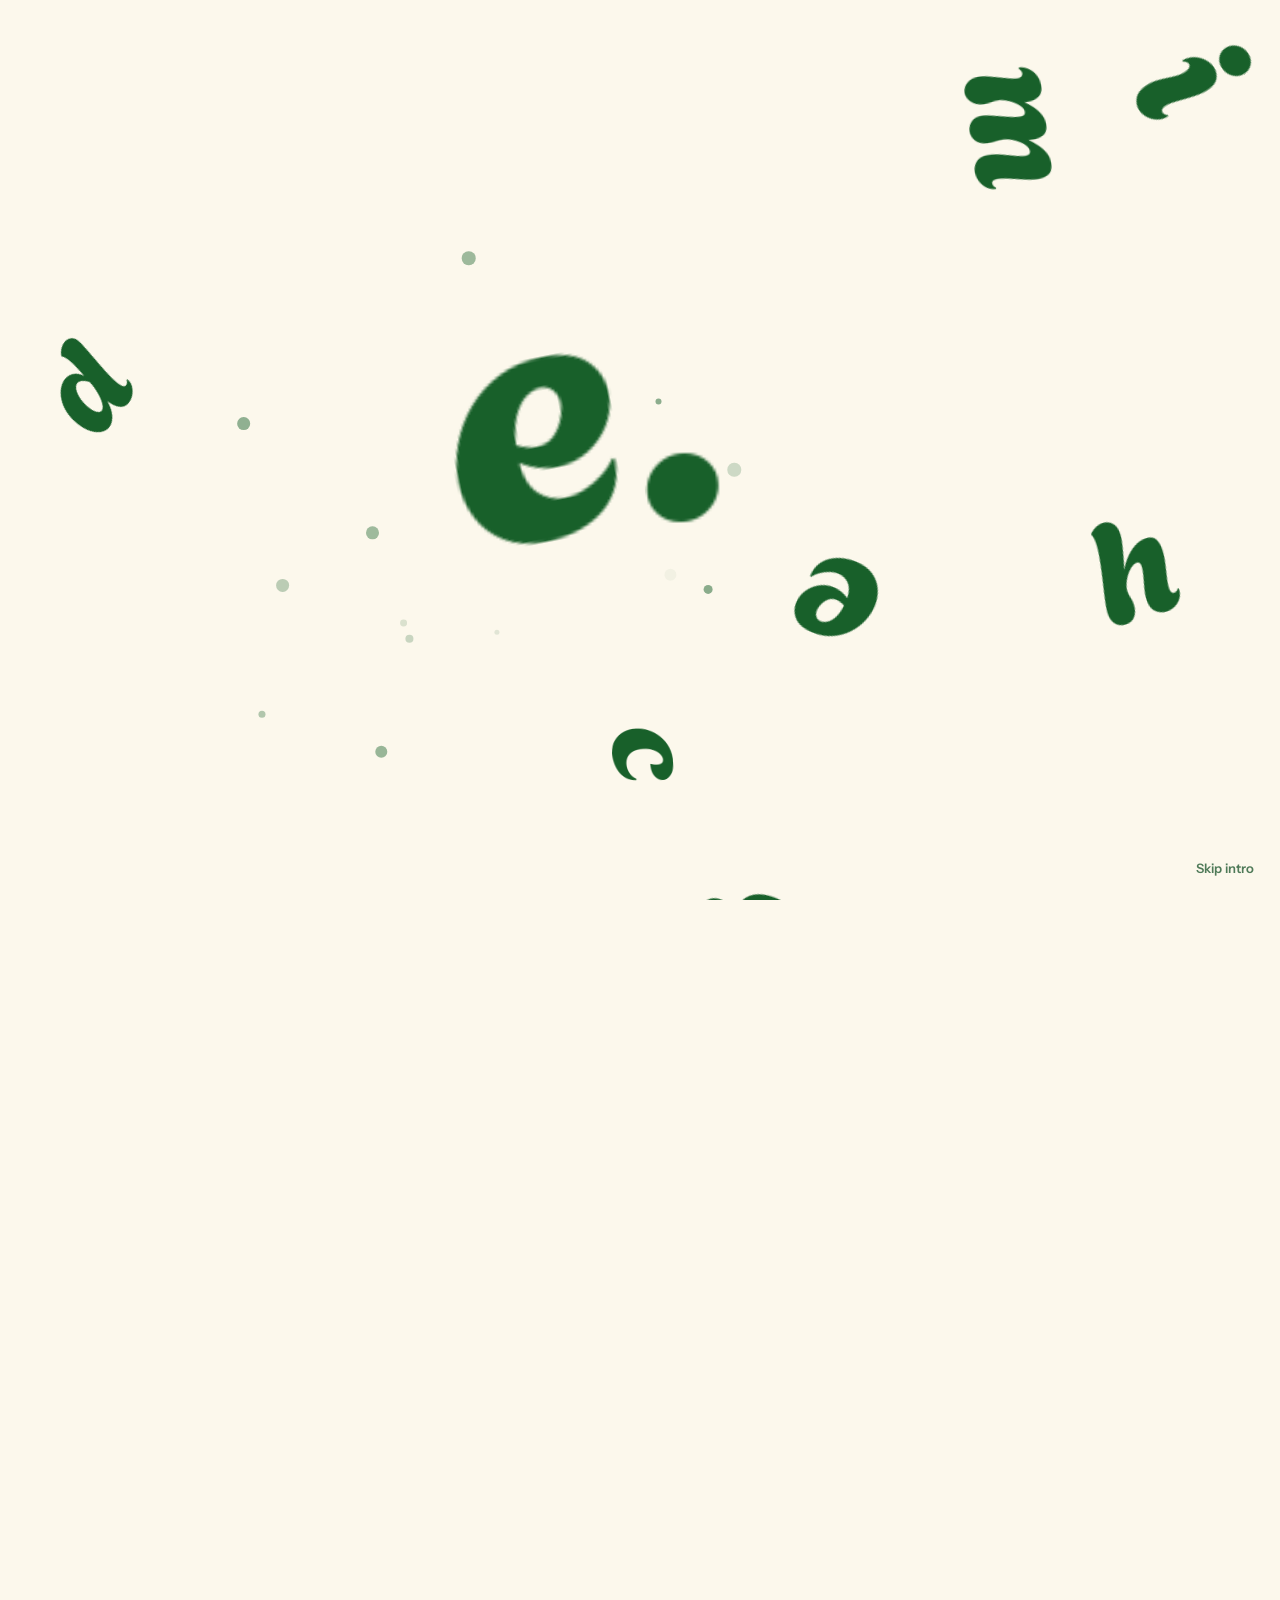
==== commit 67594bc4: "Audit and critique 3 fixes: portrait facts, delivery and returns, cart and old links - Portrait: How" ====
--- a/index.html
+++ b/index.html
@@ -37,6 +37,8 @@
       try { m = localStorage.getItem("edm-mode"); } catch (e) {}
       if (m !== "light" && m !== "dark") m = matchMedia("(prefers-color-scheme: dark)").matches ? "dark" : "light";
       root.dataset.mode = m;
+      // the phone's browser bar matches the banner's ink in each mode
+      document.querySelector('meta[name="theme-color"]').content = m === "dark" ? "#86d8ef" : "#18602a";
       // The logo intro plays once per visit, only on the shop's front page, and never for reduced motion.
       var played = false;
       try { played = sessionStorage.getItem("edm-intro") === "1"; } catch (e) {}
--- a/assets/style.css
+++ b/assets/style.css
@@ -231,7 +231,7 @@
 
 .section { padding-block: 32px; }
 .section-head { display: flex; align-items: baseline; justify-content: space-between; gap: 6px 16px; margin-bottom: 20px; flex-wrap: wrap; border-bottom: 2px solid var(--ink); padding-bottom: 10px; }
-.section-head h2 { margin: 0; font-family: var(--display); font-weight: 400; font-size: clamp(26px, 4vw, 34px); line-height: 1.1; }
+.section-head h1, .section-head h2 { margin: 0; font-family: var(--display); font-weight: 400; font-size: clamp(26px, 4vw, 34px); line-height: 1.1; }
 .section-head p { margin: 0; color: var(--ink-soft); font-size: 14px; }
 /* groups inside a section (stickers: Philly, then Cats), with chips to jump between them */
 .jump-groups { margin: -4px 0 22px; }
@@ -279,7 +279,7 @@
 .mat img { object-position: 50% 50%; }
 .sticker {
   width: 66%; aspect-ratio: var(--ratio, 1); max-height: 72%;
-  background: var(--swatch, #18602a); color: #fffaf0;
+  background: var(--swatch, var(--ink)); color: #fffaf0;
   border: 6px solid #fff; border-radius: 22% / 28%;
   box-shadow: 0 2px 4px rgb(0 0 0 / .18), 0 10px 24px rgb(0 0 0 / .14);
   display: grid; place-items: center; text-align: center; padding: 8px;
@@ -287,7 +287,7 @@
   transform: rotate(-4deg);
 }
 .portrait-ph { width: 62%; aspect-ratio: 4 / 5; background: #fff; padding: 9%; box-shadow: 0 2px 4px rgb(0 0 0 / .16), 0 12px 28px rgb(0 0 0 / .14); display: grid; }
-.portrait-ph span { border: 2px solid var(--swatch, #18602a); display: grid; place-items: center; text-align: center; font-family: var(--display); color: var(--swatch, #18602a); font-size: clamp(14px, 2vw, 19px); padding: 6px; }
+.portrait-ph span { border: 2px solid var(--swatch, var(--ink)); display: grid; place-items: center; text-align: center; font-family: var(--display); color: var(--swatch, var(--ink)); font-size: clamp(14px, 2vw, 19px); padding: 6px; }
 .ph-note { position: absolute; bottom: 8px; right: 10px; font-size: 11px; color: var(--ink); letter-spacing: .05em; text-transform: uppercase; }
 .sold-out .mat { filter: grayscale(.85); opacity: .6; }
 
@@ -353,6 +353,8 @@
 .choice-need { display: none; color: var(--error); }
 .choice.needs .opt { border-color: var(--error); }
 .opt-add { font-weight: 500; opacity: .75; margin-left: 2px; }
+.choices input:checked + .opt .opt-add { opacity: 1; }   /* on the picked wash, faded text drops below 4.5:1 */
+.price-math { margin: -8px 0 0; font-size: 14px; color: var(--ink-soft); font-variant-numeric: tabular-nums; }
 .buy-note { margin: -2px 0 0; font-size: 14px; color: var(--ink-soft); }
 .buy-note .email-link { font-weight: 600; }
 .choice.needs .choice-need { display: inline; }
@@ -397,9 +399,9 @@
 
 /* Why it's safe to buy here, under the buy button */
 /* sits close under the box above it, with room before the description */
-.trust { margin: -6px 0 14px; display: flex; flex-wrap: wrap; row-gap: 4px; font-size: 13px; color: var(--ink-soft); }
-.trust span:not(:last-child)::after { content: "·"; margin-inline: 8px; }
-.trust a { color: var(--ink); font-weight: 600; text-underline-offset: 3px; }
+.trust { list-style: none; padding: 0; margin: -6px 0 14px; display: flex; flex-wrap: wrap; gap: 4px 16px; font-size: 13px; color: var(--ink-soft); }
+.trust li { display: inline-flex; align-items: center; gap: 5px; white-space: nowrap; }
+.trust svg { flex: none; width: 13px; height: 13px; fill: none; stroke: var(--ink); stroke-width: 2.4; stroke-linecap: round; stroke-linejoin: round; }
 
 /* Phones: a buy bar at the bottom while the real button is off screen */
 .buybar { display: none; }
@@ -487,12 +489,8 @@
 .sum-row .free { font-weight: 700; }
 .msg { font-size: 14px; padding: 10px 12px; border-radius: var(--radius); border: 2px solid var(--ink); background: var(--tint); }
 .msg.error { border-color: var(--error); color: var(--error); }
-
-.toast {
-  position: fixed; left: 50%; bottom: calc(20px + env(safe-area-inset-bottom, 0px)); transform: translateX(-50%);
-  background: var(--ink); color: var(--cream); padding: 10px 18px; border-radius: var(--radius); font-weight: 700; z-index: 60;
-  box-shadow: 0 10px 18px -6px var(--shadow-lift);
-}
+.gone-note { margin: 24px 0 0; }
+
 
 /* Email address: a mail link */
 .email-link { font-weight: 700; color: var(--ink); text-decoration: underline; text-decoration-thickness: 1px; text-underline-offset: 3px; }
@@ -552,6 +550,55 @@
 .thanks .recap li { display: flex; justify-content: space-between; gap: 16px; padding: 10px 0; border-bottom: 1px solid color-mix(in srgb, var(--ink) 15%, transparent); font-variant-numeric: tabular-nums; }
 .thanks .recap small { display: block; font-size: 13px; color: var(--ink-soft); }
 .thanks .note .btn-link { justify-self: start; margin-top: 6px; }
+
+/* ---------- Contact: one question at a time ---------- */
+.contact { max-width: 640px; padding-block: 40px 64px; display: grid; gap: 22px; }
+.contact h1 { margin: 0; font-family: var(--display); font-weight: 400; font-size: clamp(36px, 6vw, 52px); line-height: 1.05; }
+.contact-prog { display: flex; align-items: center; gap: 14px; font-size: 12px; font-weight: 700; letter-spacing: .07em; text-transform: uppercase; color: var(--ink-soft); }
+.contact-prog .bar { flex: 1; height: 2px; background: color-mix(in srgb, var(--ink) 18%, transparent); position: relative; border-radius: 2px; }
+.contact-prog .bar i { position: absolute; inset: 0 auto 0 0; width: 0; background: var(--ink); border-radius: 2px; transition: width .35s cubic-bezier(.2,.7,.2,1); }
+.c-step { display: grid; gap: 14px; animation: c-in .3s cubic-bezier(.2,.7,.2,1) both; }
+@keyframes c-in { from { opacity: 0; transform: translateY(10px); } }
+.c-step h2 { margin: 0; font-family: var(--display); font-weight: 400; font-size: clamp(26px, 4.4vw, 36px); line-height: 1.1; outline: none; text-wrap: balance; }
+.c-hint { margin: -4px 0 4px; color: var(--ink-soft); }
+.c-opts { display: grid; gap: 10px; }
+.c-opt {
+  position: relative; display: flex; align-items: center; gap: 16px; width: 100%; text-align: left; cursor: pointer;
+  padding: 14px 18px; border: 2px solid var(--ink); border-radius: var(--radius); background: var(--cream); color: var(--ink);
+  font: inherit; box-shadow: 0 2px 4px var(--shadow);
+  transition: background .18s, color .18s, transform .22s cubic-bezier(.2,.7,.2,1), box-shadow .22s cubic-bezier(.2,.7,.2,1);
+}
+.c-opt::after { content: ""; position: absolute; left: -2px; right: -2px; top: 100%; height: 6px; }
+.c-opt .t { flex: 1; font-weight: 600; font-size: 17px; line-height: 1.3; }
+.c-opt small { display: block; font-weight: 400; font-size: 14px; color: var(--ink-soft); margin-top: 2px; }
+.c-opt .go { flex: none; width: 22px; height: 12px; }
+.c-opt:hover, .c-opt[aria-pressed="true"] { background: var(--ink); color: var(--cream); transform: translateY(-2px); box-shadow: 0 10px 18px -6px var(--shadow-lift); }
+.c-opt:hover small, .c-opt[aria-pressed="true"] small { color: inherit; opacity: .85; }
+.c-opt:focus-visible { outline: 2px solid var(--ink); outline-offset: 3px; }
+.c-step .field input, .c-step .field textarea {
+  width: 100%; font: inherit; color: var(--ink); background: var(--cream);
+  padding: 12px 14px; border: 2px solid var(--ink); border-radius: var(--radius);
+}
+.c-step .field textarea { resize: vertical; min-height: 9rem; line-height: 1.5; }
+.c-step .field input:focus, .c-step .field textarea:focus { outline: none; box-shadow: inset 0 0 0 1px var(--ink); }
+.c-step [aria-invalid="true"] { border-color: var(--error) !important; }
+.c-err { margin: -6px 0 0; color: var(--error); font-size: 14px; }
+.c-err:empty { display: none; }
+.c-err .email-link { color: var(--error); }
+.c-step > .btn { justify-self: start; flex: none; }
+.c-sum { margin: 0; border-top: 2px solid var(--ink); }
+.c-sum div { display: grid; grid-template-columns: 7.5rem minmax(0, 1fr) auto; gap: 12px; align-items: baseline; padding: 12px 0; border-bottom: 1px solid color-mix(in srgb, var(--ink) 15%, transparent); }
+.c-sum dt { font-size: 12px; font-weight: 700; letter-spacing: .07em; text-transform: uppercase; color: var(--ink-soft); }
+.c-sum dd { margin: 0; white-space: pre-wrap; overflow-wrap: anywhere; }
+.c-sum dd.none { color: var(--ink-soft); }
+.c-sum .link-btn { color: var(--ink); font-size: 14px; font-weight: 600; }
+@media (max-width: 520px) { .c-sum div { grid-template-columns: minmax(0, 1fr) auto; row-gap: 2px; } .c-sum dt { grid-column: 1 / -1; } }
+.c-acts { display: flex; flex-wrap: wrap; gap: 10px; }
+.c-acts .btn { flex: none; min-width: 0; }
+.c-trap { position: absolute; left: -9999px; width: 1px; height: 1px; overflow: hidden; }
+.contact-foot .link-btn { color: var(--ink-soft); font-size: 14px; font-weight: 600; text-decoration: none; }
+.contact-foot .link-btn:hover { color: var(--ink); }
+.contact-direct { margin: 8px 0 0; }
 
 /* ---------- Thanks + footer ---------- */
 .thanks { padding-block: 64px; display: grid; gap: 20px; max-width: 60ch; justify-items: start; }
@@ -584,4 +631,9 @@
   font: 600 13px var(--ui); color: var(--ink-soft); background: transparent; border: 0; padding: 8px 10px; cursor: pointer;
 }
 
-@media (prefers-reduced-motion: reduce) { *, *::before, *::after { transition: none !important; } }
+/* Keyboard focus gets a ring as well as the hover lift, so it's always distinguishable */
+.btn:focus-visible, .feature:focus-visible, .about-card:focus-visible, .pic-arrow:focus-visible,
+.mode:focus-visible, .cart-btn:focus-visible, .menu-btn:focus-visible { outline: 2px solid var(--ink); outline-offset: 3px; }
+.card:focus-visible .frame { outline: 2px solid var(--ink); outline-offset: 3px; }
+
+@media (prefers-reduced-motion: reduce) { *, *::before, *::after { transition: none !important; } .c-step { animation: none; } }
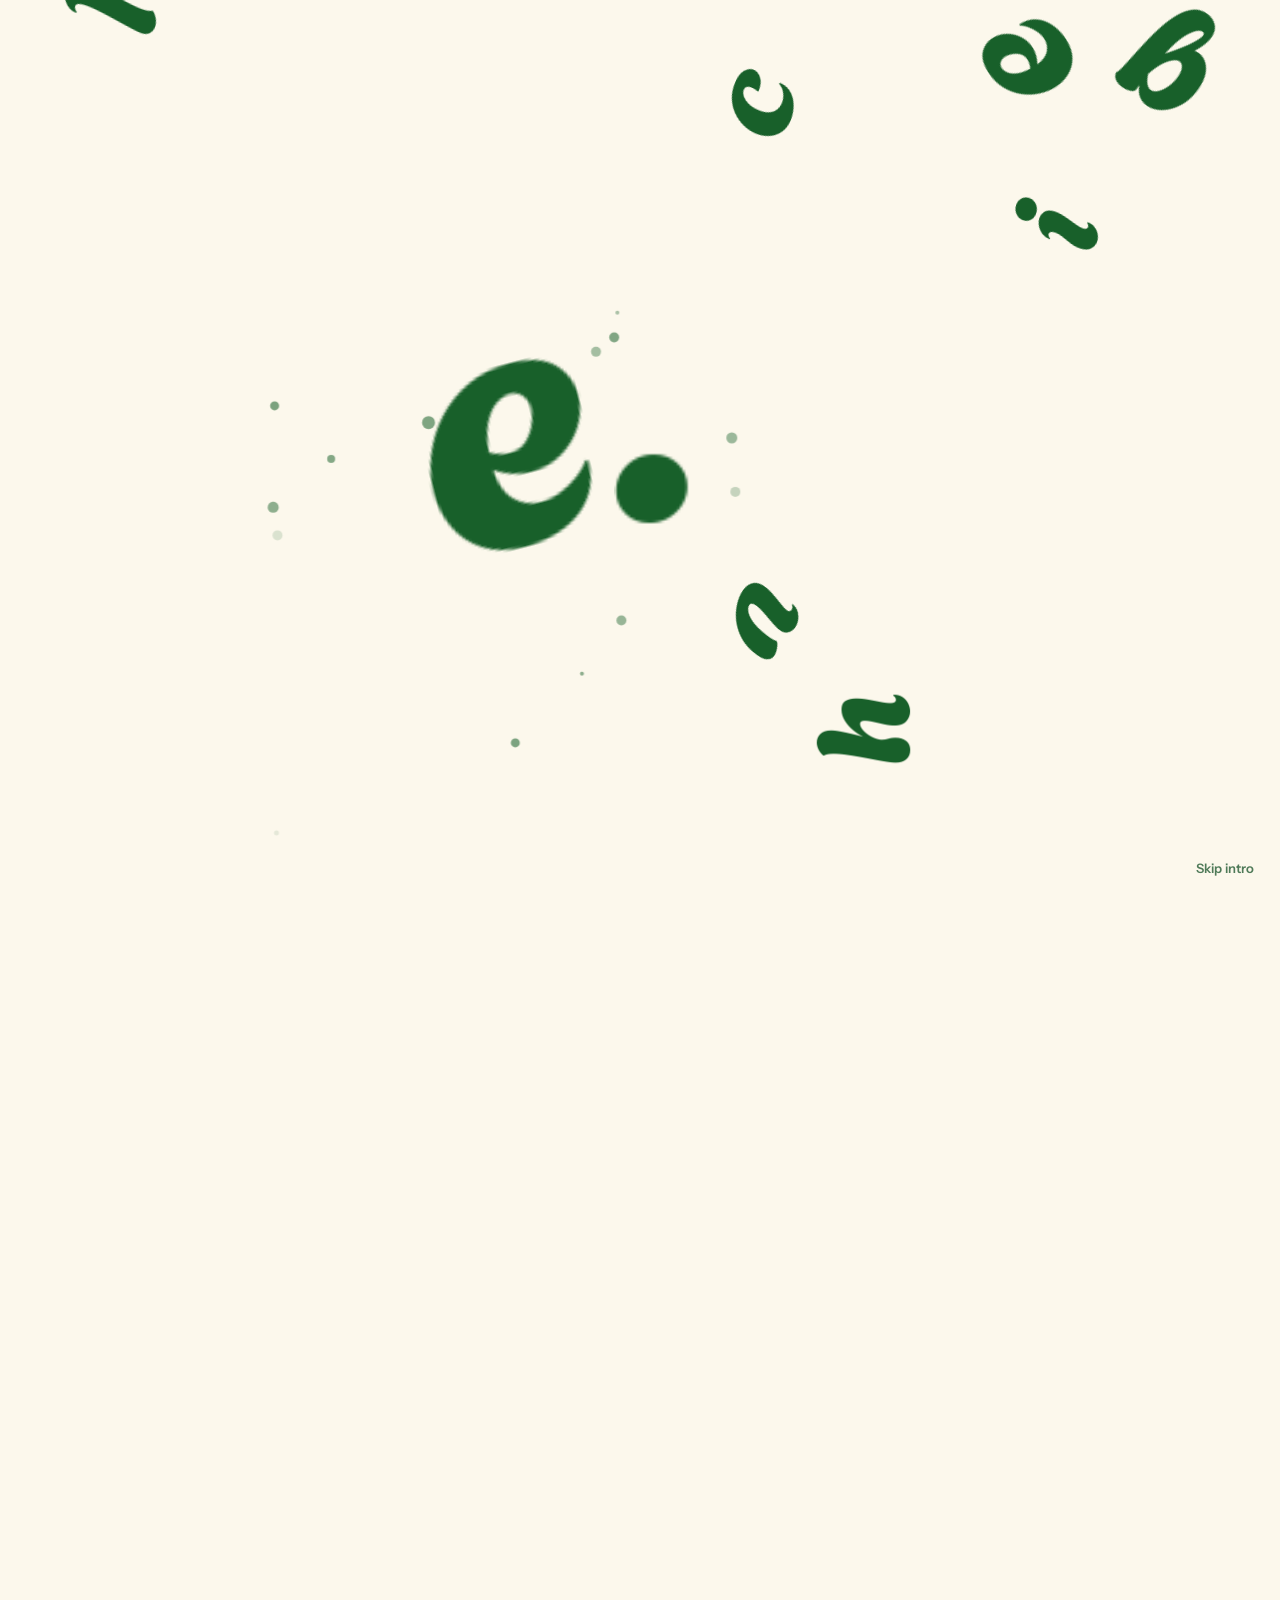
==== commit e1da2545: "Launch: shop indexable, pages.dev redirects to shop.edmcveigh.com, links page points to the shop Co-" ====
--- a/index.html
+++ b/index.html
@@ -5,8 +5,6 @@
   <meta name="viewport" content="width=device-width, initial-scale=1, viewport-fit=cover">
   <title>ed.mcveigh shop</title>
   <meta name="description" content="Hand-drawn Philly stickers, original paintings and custom house portraits by ed.mcveigh.">
-  <!-- Keeps search engines from listing the shop before launch. Delete this line when you go live. -->
-  <meta name="robots" content="noindex, nofollow">
   <!-- Tab icon, home-screen icon, and the card shown when the shop link is shared -->
   <link rel="icon" href="/favicon.ico" sizes="any">
   <link rel="icon" href="/assets/brand/favicon-32.png" type="image/png" sizes="32x32">
--- a/assets/style.css
+++ b/assets/style.css
@@ -637,3 +637,7 @@
 .card:focus-visible .frame { outline: 2px solid var(--ink); outline-offset: 3px; }
 
 @media (prefers-reduced-motion: reduce) { *, *::before, *::after { transition: none !important; } .c-step { animation: none; } }
+
+/* Faire link for store owners, under the buy button (products with a "faireUrl") */
+.wholesale-note { margin: 2px 0 0; font-size: 14px; line-height: 1.5; color: var(--ink-soft); text-align: right; }
+.wholesale-note a { color: var(--ink); font-weight: 600; text-underline-offset: 3px; }
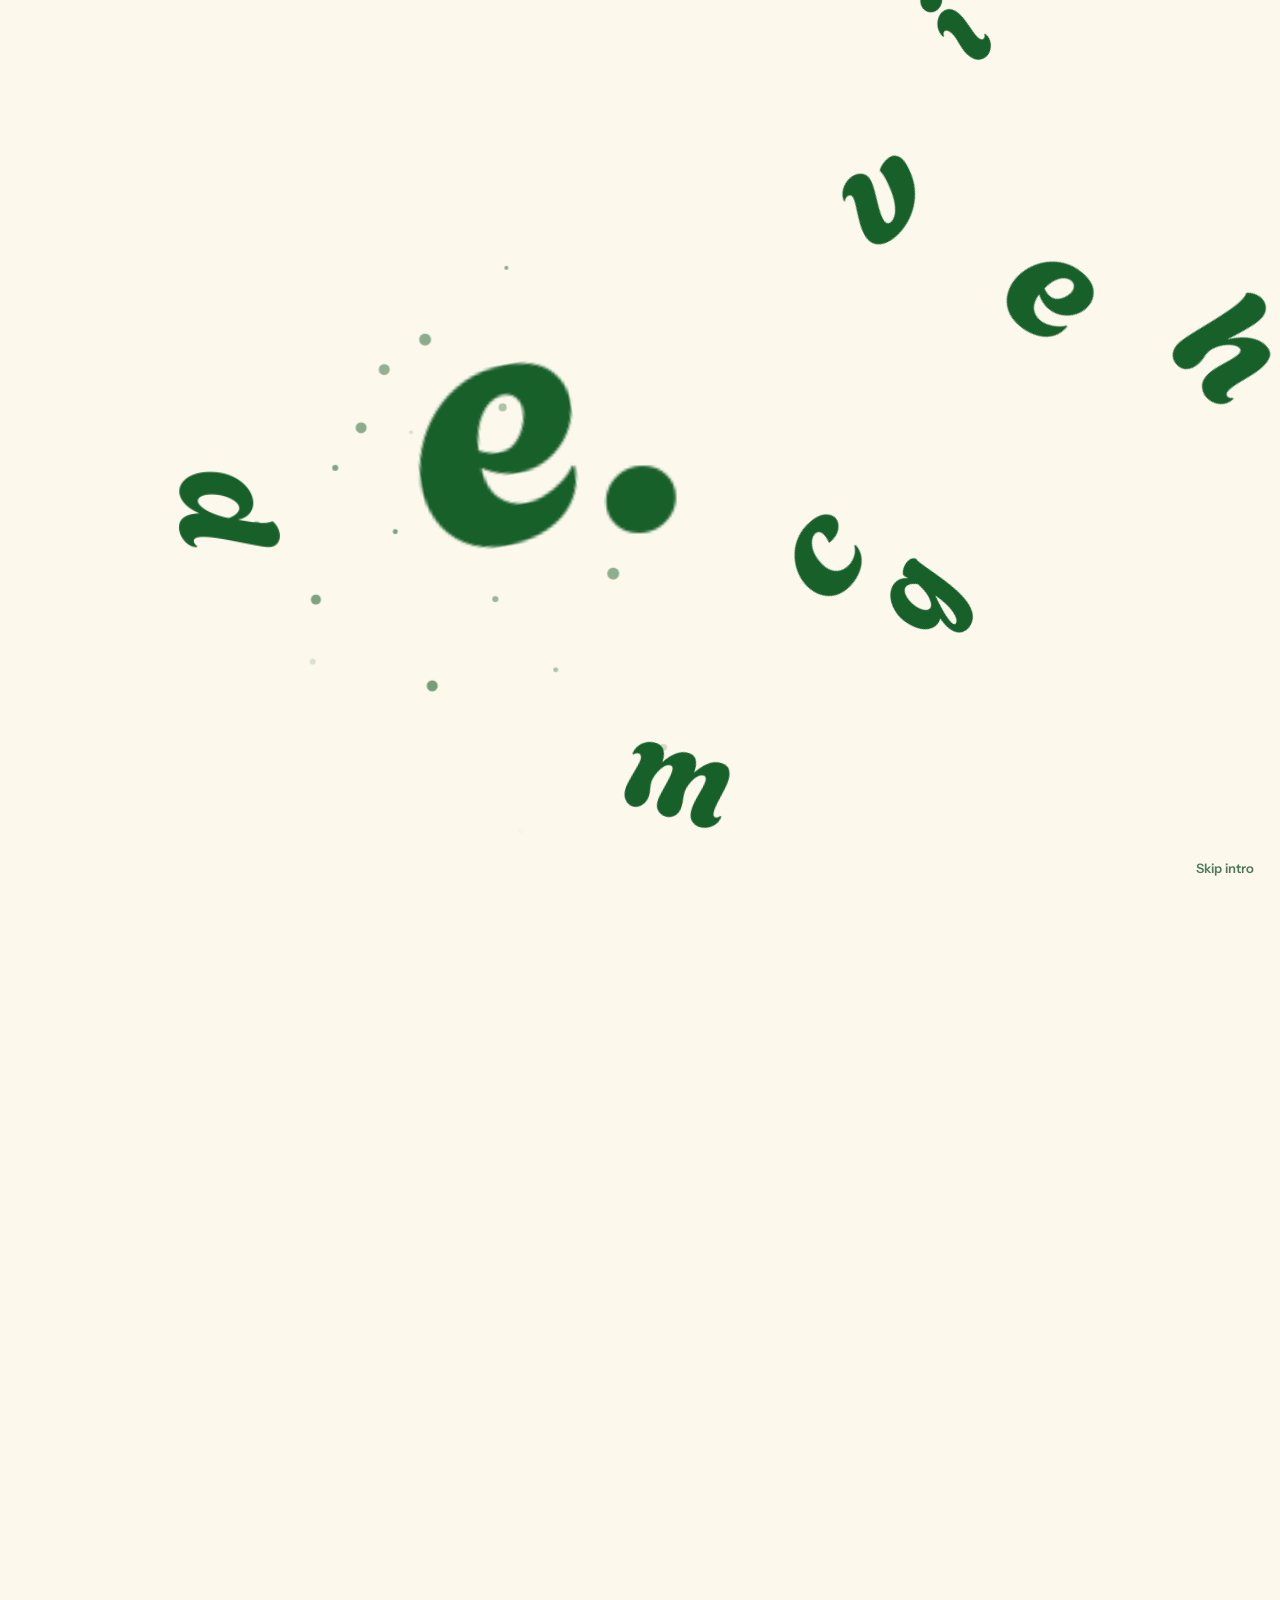
==== commit dfebd448: "Count visits with Umami (no cookies), track cart, checkout and on-view emails Page views are sent pe" ====
--- a/index.html
+++ b/index.html
@@ -24,6 +24,9 @@
   <link rel="preconnect" href="https://fonts.googleapis.com">
   <link rel="preconnect" href="https://fonts.gstatic.com" crossorigin>
   <link rel="stylesheet" href="https://fonts.googleapis.com/css2?family=Agbalumo&family=Instrument+Sans:wght@400;500;600;700&display=swap">
+  <!-- Visit counts with Umami (no cookies). Page views are sent by assets/shop.js on each # page,
+       and only on shop.edmcveigh.com, so previews and testing don't count. -->
+  <script defer id="umami" src="https://cloud.umami.is/script.js" data-website-id="0a52a78a-3b0f-4ee2-ad08-347925ebd894" data-auto-track="false" data-domains="shop.edmcveigh.com"></script>
   <script>
     // Runs before the page paints, so there's no flash of the wrong colors.
     (function () {
--- a/assets/style.css
+++ b/assets/style.css
@@ -438,6 +438,12 @@
 .btn-secondary { background: var(--cream); color: var(--ink); box-shadow: none; font-weight: 600; }
 .btn-secondary:hover, .btn-secondary:focus-visible { background: var(--tint); }
 .buy-row #add { font-size: 17px; }
+/* A painting hanging in a show: where to see it, and an email button in place of Add to cart */
+.on-view { display: grid; gap: 10px; justify-items: start; padding: 16px 18px; background: var(--tint); border-left: 3px solid var(--ink); border-radius: 2px; }
+.on-view-title { margin: 0; font-size: 12px; font-weight: 700; letter-spacing: .07em; text-transform: uppercase; }
+.on-view-text { margin: 0; font-size: 15px; line-height: 1.5; color: var(--ink-soft); font-variant-numeric: tabular-nums; }
+.on-view .btn { text-decoration: none; text-align: center; margin-top: 4px; }
+.on-view-meta { color: var(--ink); font-weight: 600; }
 .jump-target { scroll-margin-top: calc(var(--header-h) + 24px); }
 .prose { display: grid; gap: 12px; max-width: 62ch; }
 .prose p { margin: 0; white-space: pre-line; }   /* keeps the line breaks in Etsy descriptions */
@@ -544,7 +550,7 @@
 @media (max-width: 520px) { .about-card { grid-template-columns: 96px minmax(0, 1fr); } .about-card p { font-size: 15px; } }
 
 /* Thank-you order recap */
-.thanks .recap { width: 100%; display: grid; gap: 8px; }
+.thanks .recap { width: 100%; display: grid; gap: 8px; margin-bottom: 12px; }   /* room before the button */
 .thanks .recap h2, .thanks .note h2 { margin: 0; font-size: 13px; font-weight: 700; letter-spacing: .07em; text-transform: uppercase; color: var(--ink); }
 .thanks .recap ul { list-style: none; margin: 0; padding: 0; border-top: 2px solid var(--ink); }
 .thanks .recap li { display: flex; justify-content: space-between; gap: 16px; padding: 10px 0; border-bottom: 1px solid color-mix(in srgb, var(--ink) 15%, transparent); font-variant-numeric: tabular-nums; }
@@ -639,5 +645,6 @@
 @media (prefers-reduced-motion: reduce) { *, *::before, *::after { transition: none !important; } .c-step { animation: none; } }
 
 /* Faire link for store owners, under the buy button (products with a "faireUrl") */
-.wholesale-note { margin: 2px 0 0; font-size: 14px; line-height: 1.5; color: var(--ink-soft); text-align: right; }
+/* tucked up under the button, with room before the trust line below */
+.wholesale-note { margin: -6px 0 10px; font-size: 14px; line-height: 1.5; color: var(--ink-soft); text-align: right; }
 .wholesale-note a { color: var(--ink); font-weight: 600; text-underline-offset: 3px; }
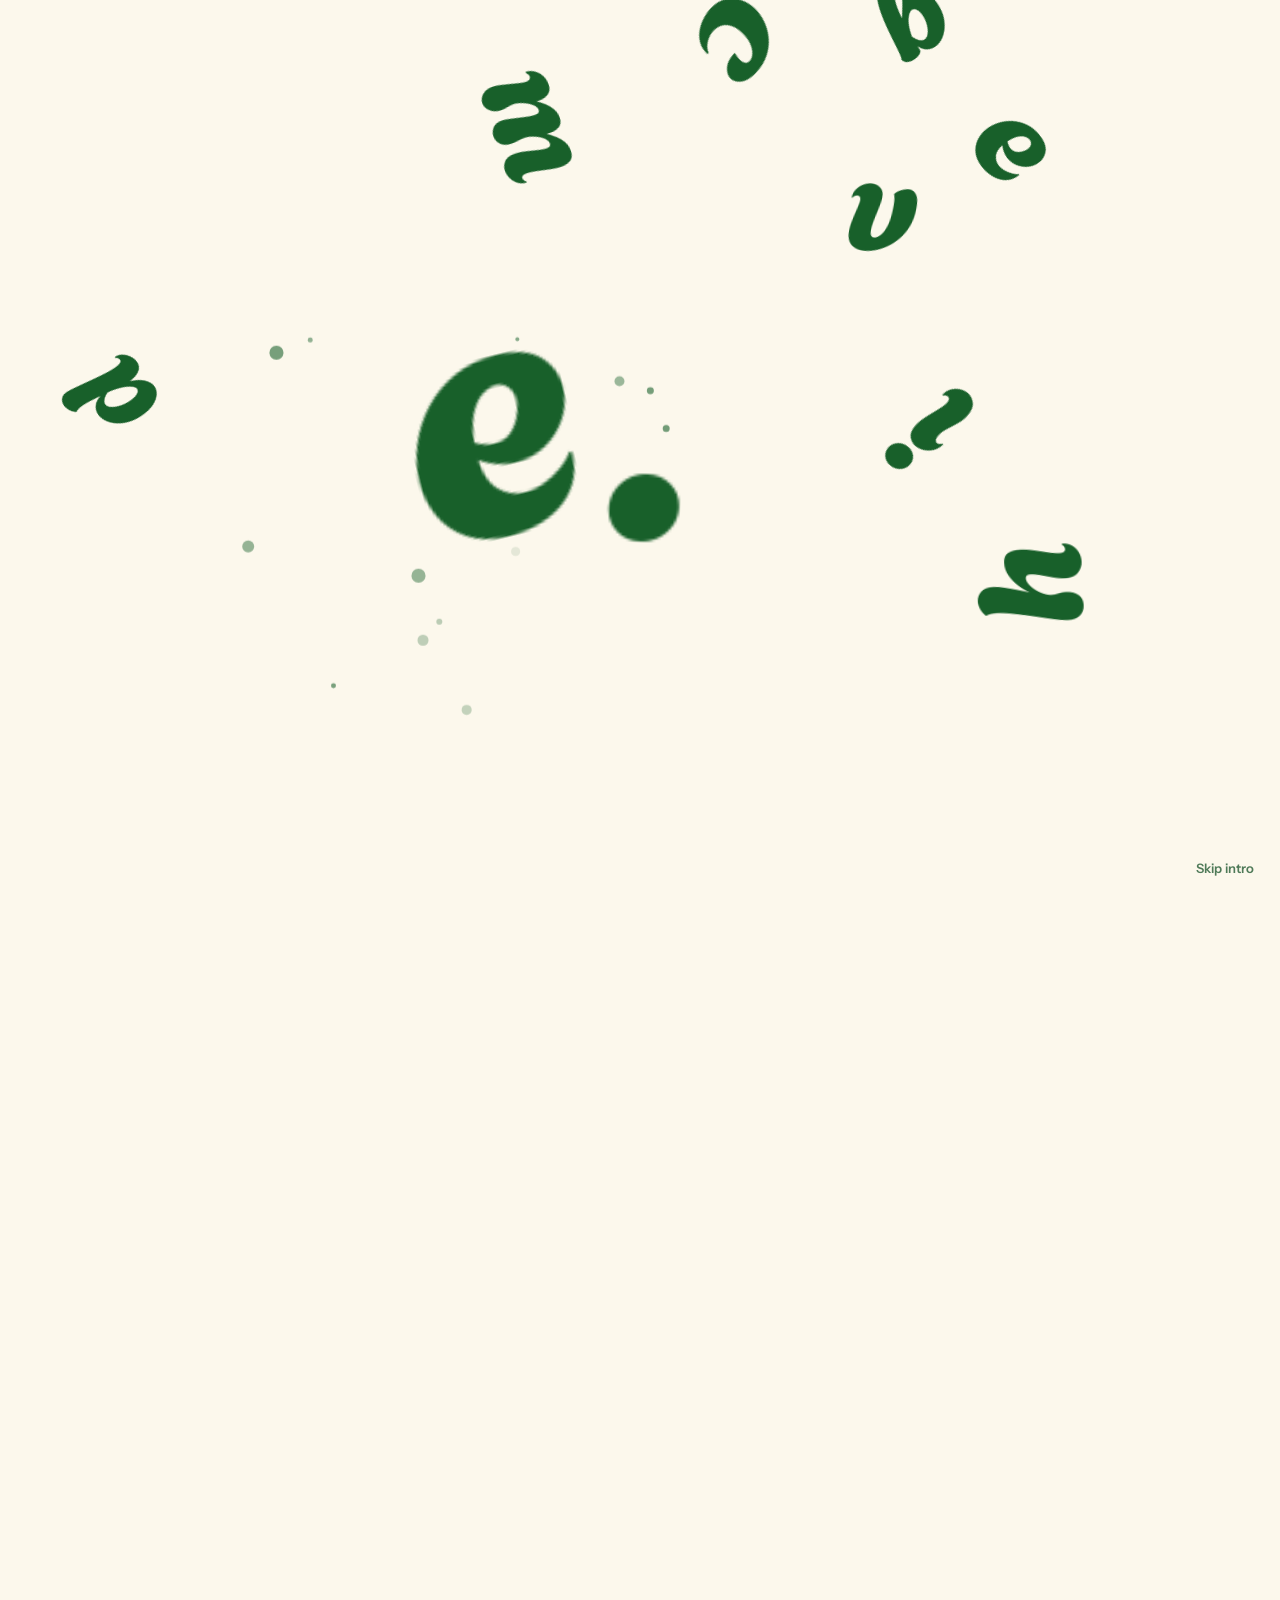
==== commit 38497918: "Replace Umami with the shop's own visit counter and a Stats page /api/hit records page views and a f" ====
--- a/index.html
+++ b/index.html
@@ -24,9 +24,6 @@
   <link rel="preconnect" href="https://fonts.googleapis.com">
   <link rel="preconnect" href="https://fonts.gstatic.com" crossorigin>
   <link rel="stylesheet" href="https://fonts.googleapis.com/css2?family=Agbalumo&family=Instrument+Sans:wght@400;500;600;700&display=swap">
-  <!-- Visit counts with Umami (no cookies). Page views are sent by assets/shop.js on each # page,
-       and only on shop.edmcveigh.com, so previews and testing don't count. -->
-  <script defer id="umami" src="https://cloud.umami.is/script.js" data-website-id="0a52a78a-3b0f-4ee2-ad08-347925ebd894" data-auto-track="false" data-domains="shop.edmcveigh.com"></script>
   <script>
     // Runs before the page paints, so there's no flash of the wrong colors.
     (function () {
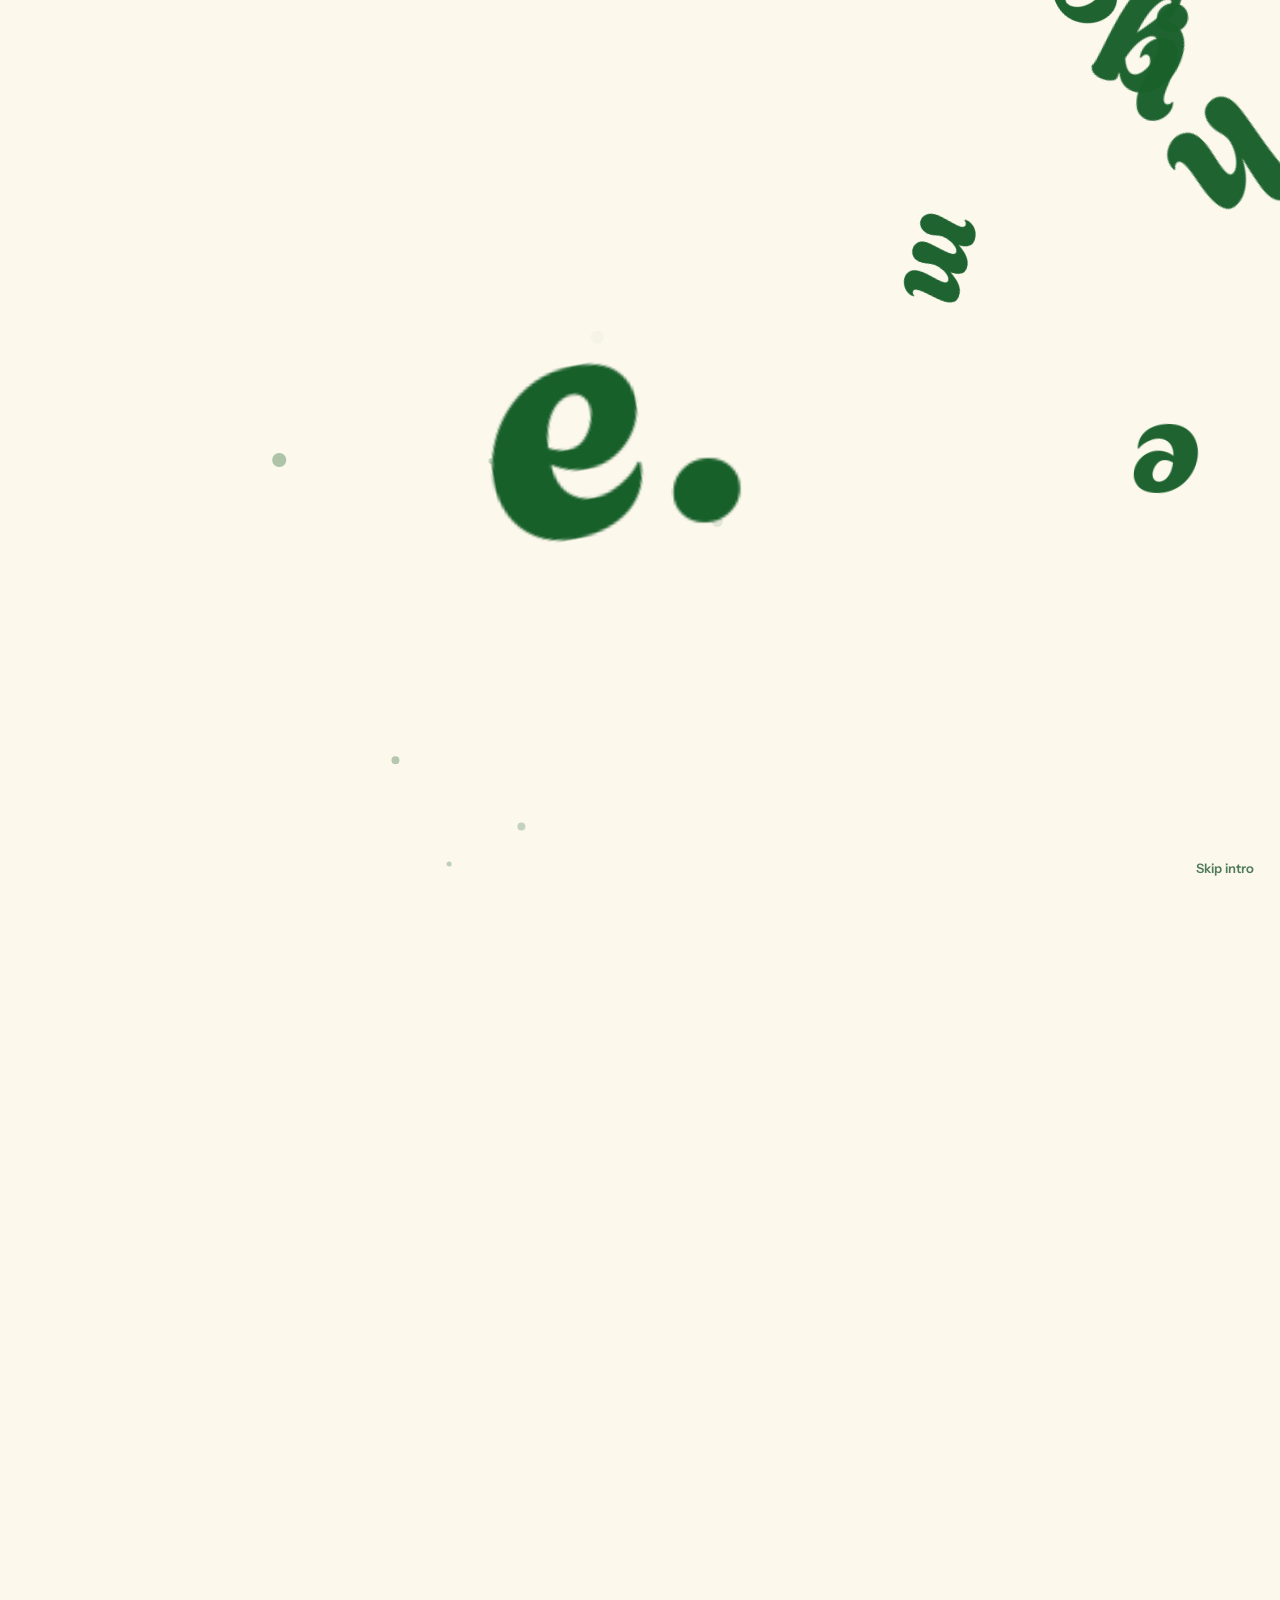
==== commit 160df752: "Intro plays once: links page remembers per visit; shop skips it after the links page Co-Authored-By:" ====
--- a/index.html
+++ b/index.html
@@ -40,6 +40,14 @@
       // The logo intro plays once per visit, only on the shop's front page, and never for reduced motion.
       var played = false;
       try { played = sessionStorage.getItem("edm-intro") === "1"; } catch (e) {}
+      // Coming from the links page (edmcveigh.com), the visitor just watched the same intro there,
+      // so it doesn't play again here, now or later in this visit.
+      var from = "";
+      try { from = document.referrer ? new URL(document.referrer).hostname : ""; } catch (e) {}
+      if (/[?&]utm_source=links-page\b/.test(location.search) || from === "edmcveigh.com" || from === "www.edmcveigh.com") {
+        played = true;
+        try { sessionStorage.setItem("edm-intro", "1"); } catch (e) {}
+      }
       var page = location.hash.slice(1);
       var front = page === "" || page === "stickers" || page === "originals";
       if (!played && front && !matchMedia("(prefers-reduced-motion: reduce)").matches) root.classList.add("intro");
--- a/assets/style.css
+++ b/assets/style.css
@@ -461,6 +461,9 @@
   display: flex; flex-direction: column;
   padding-top: env(safe-area-inset-top, 0px); padding-bottom: env(safe-area-inset-bottom, 0px);
 }
+/* Phones (up to 600px, which covers the larger 428-440px iPhones): the cart fills the screen,
+   with no left outline or shadow showing as a strip down the side */
+@media (max-width: 600px) { .drawer { width: 100%; border-left: 0; box-shadow: none; } }
 .drawer-head { display: flex; align-items: center; justify-content: space-between; padding: 16px 20px; border-bottom: 1.5px solid color-mix(in srgb, var(--ink) 60%, transparent); }
 .drawer-head h2 { margin: 0; font-family: var(--display); font-weight: 400; font-size: 26px; }
 .icon-btn { border: 0; background: none; font-size: 26px; line-height: 1; cursor: pointer; padding: 4px 8px; color: var(--ink); }
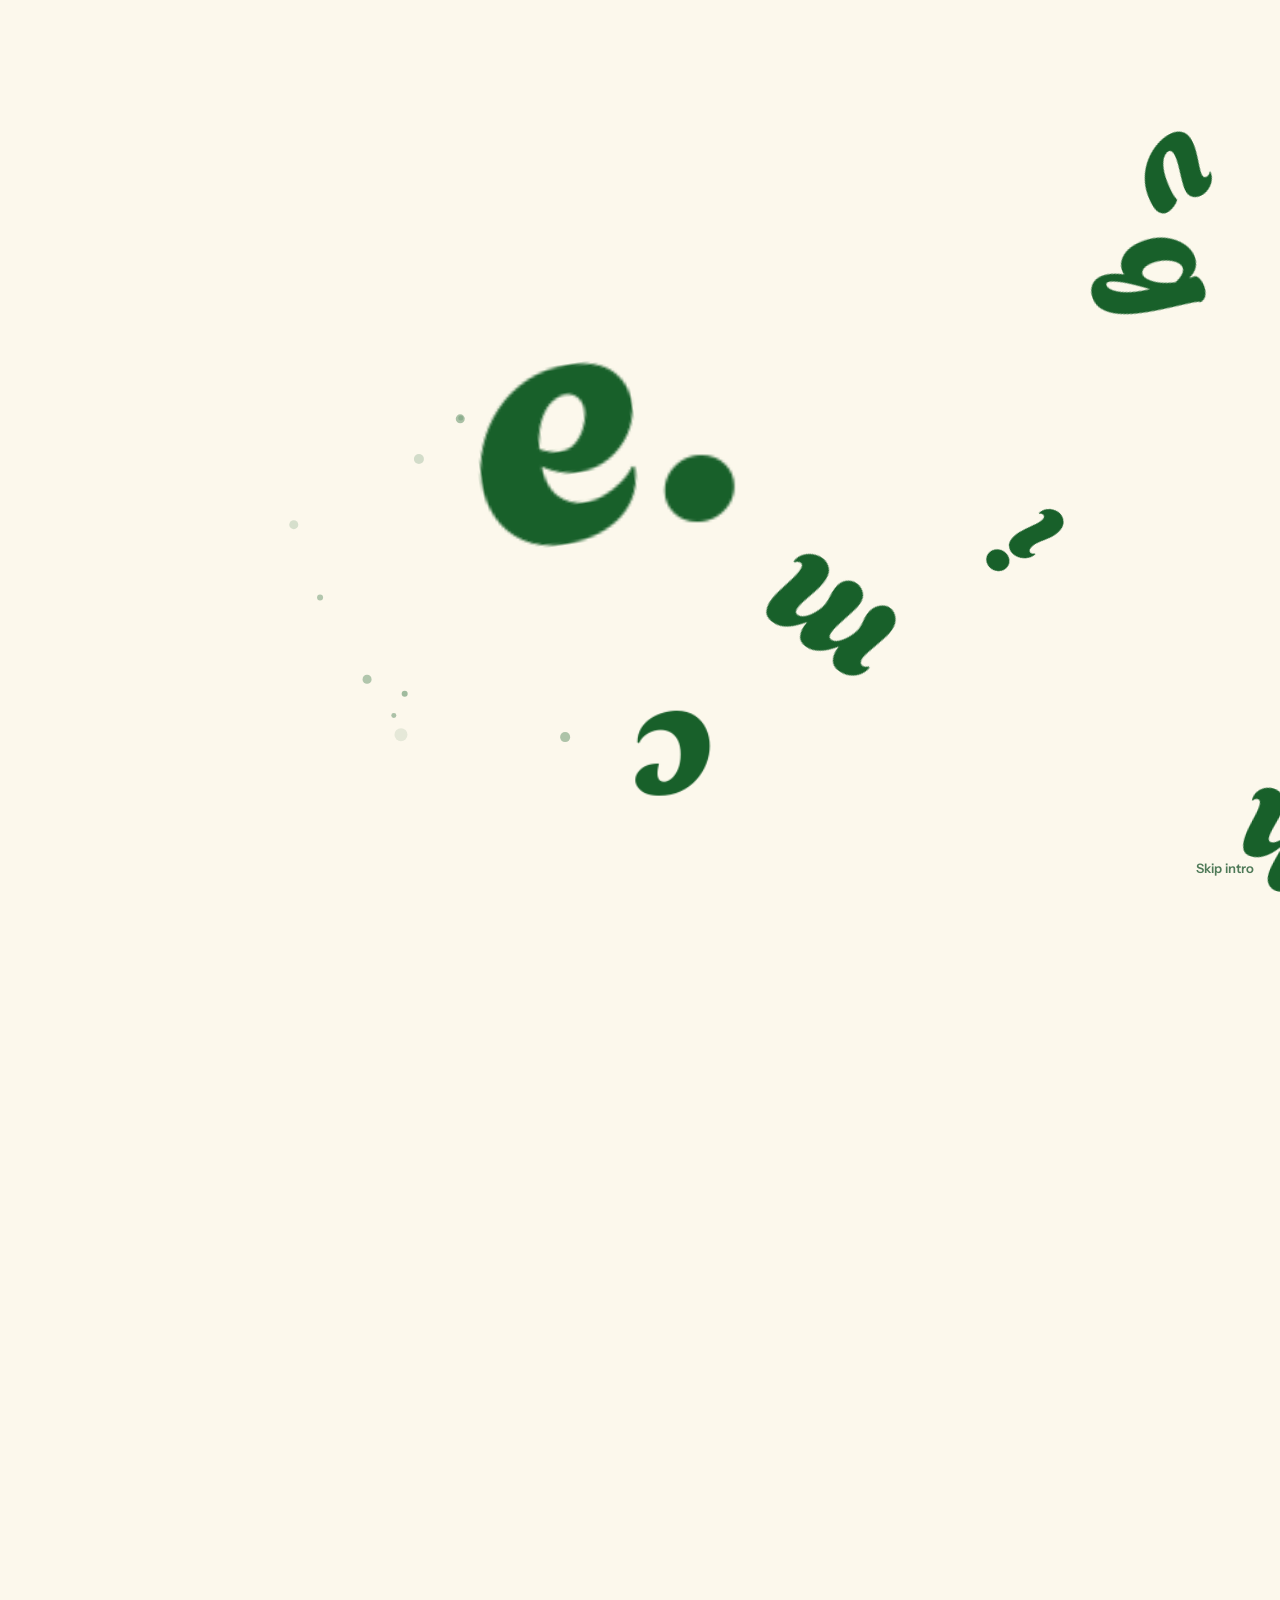
==== commit 47a8e369: "Wholesale: hide the free-shipping banner (a retail offer) on that page Co-Authored-By: Claude Opus 5" ====
--- a/index.html
+++ b/index.html
@@ -50,6 +50,8 @@
       }
       var page = location.hash.slice(1);
       var front = page === "" || page === "stickers" || page === "originals";
+      // The wholesale page is for shops, so the free-shipping banner (a retail offer) is hidden there.
+      if (page === "wholesale") root.classList.add("no-banner");
       if (!played && front && !matchMedia("(prefers-reduced-motion: reduce)").matches) root.classList.add("intro");
     })();
   </script>
--- a/assets/style.css
+++ b/assets/style.css
@@ -651,3 +651,21 @@
 /* tucked up under the button, with room before the trust line below */
 .wholesale-note { margin: -6px 0 10px; font-size: 14px; line-height: 1.5; color: var(--ink-soft); text-align: right; }
 .wholesale-note a { color: var(--ink); font-weight: 600; text-underline-offset: 3px; }
+
+/* ---------- Wholesale page (#wholesale) ---------- */
+.no-banner .banner { display: none; }
+.wholesale { padding-block: 40px 64px; display: grid; gap: 44px; }
+.ws-intro { display: grid; grid-template-columns: minmax(0, 1.25fr) minmax(0, 1fr); gap: 28px 44px; align-items: start; }
+@media (max-width: 760px) { .ws-intro { grid-template-columns: 1fr; } }
+.ws-text { display: grid; gap: 14px; max-width: 62ch; }
+.ws-text h1 { margin: 0; font-family: var(--display); font-weight: 400; font-size: clamp(36px, 6vw, 52px); line-height: 1.05; }
+.ws-text p { margin: 0; }
+.ws-actions { display: flex; flex-wrap: wrap; gap: 12px; margin-top: 6px; }
+.ws-actions .ext { margin-left: 4px; }
+.ws-terms { margin: 0; border: 2px solid var(--ink); border-radius: var(--radius); background: var(--tint); padding: 4px 20px; display: grid; }
+.ws-terms div { display: grid; gap: 2px; padding: 14px 0; }
+.ws-terms div + div { border-top: 1px solid color-mix(in srgb, var(--ink) 22%, transparent); }
+.ws-terms dt { font-size: 12px; font-weight: 700; letter-spacing: .07em; text-transform: uppercase; color: var(--ink); }
+.ws-terms dd { margin: 0; font-size: 16px; font-weight: 600; font-variant-numeric: tabular-nums; }
+.ws-card .card-price .ws-unit { font-weight: 500; font-size: 13px; color: var(--ink-soft); }
+.ws-fine { margin: 28px 0 0; }
